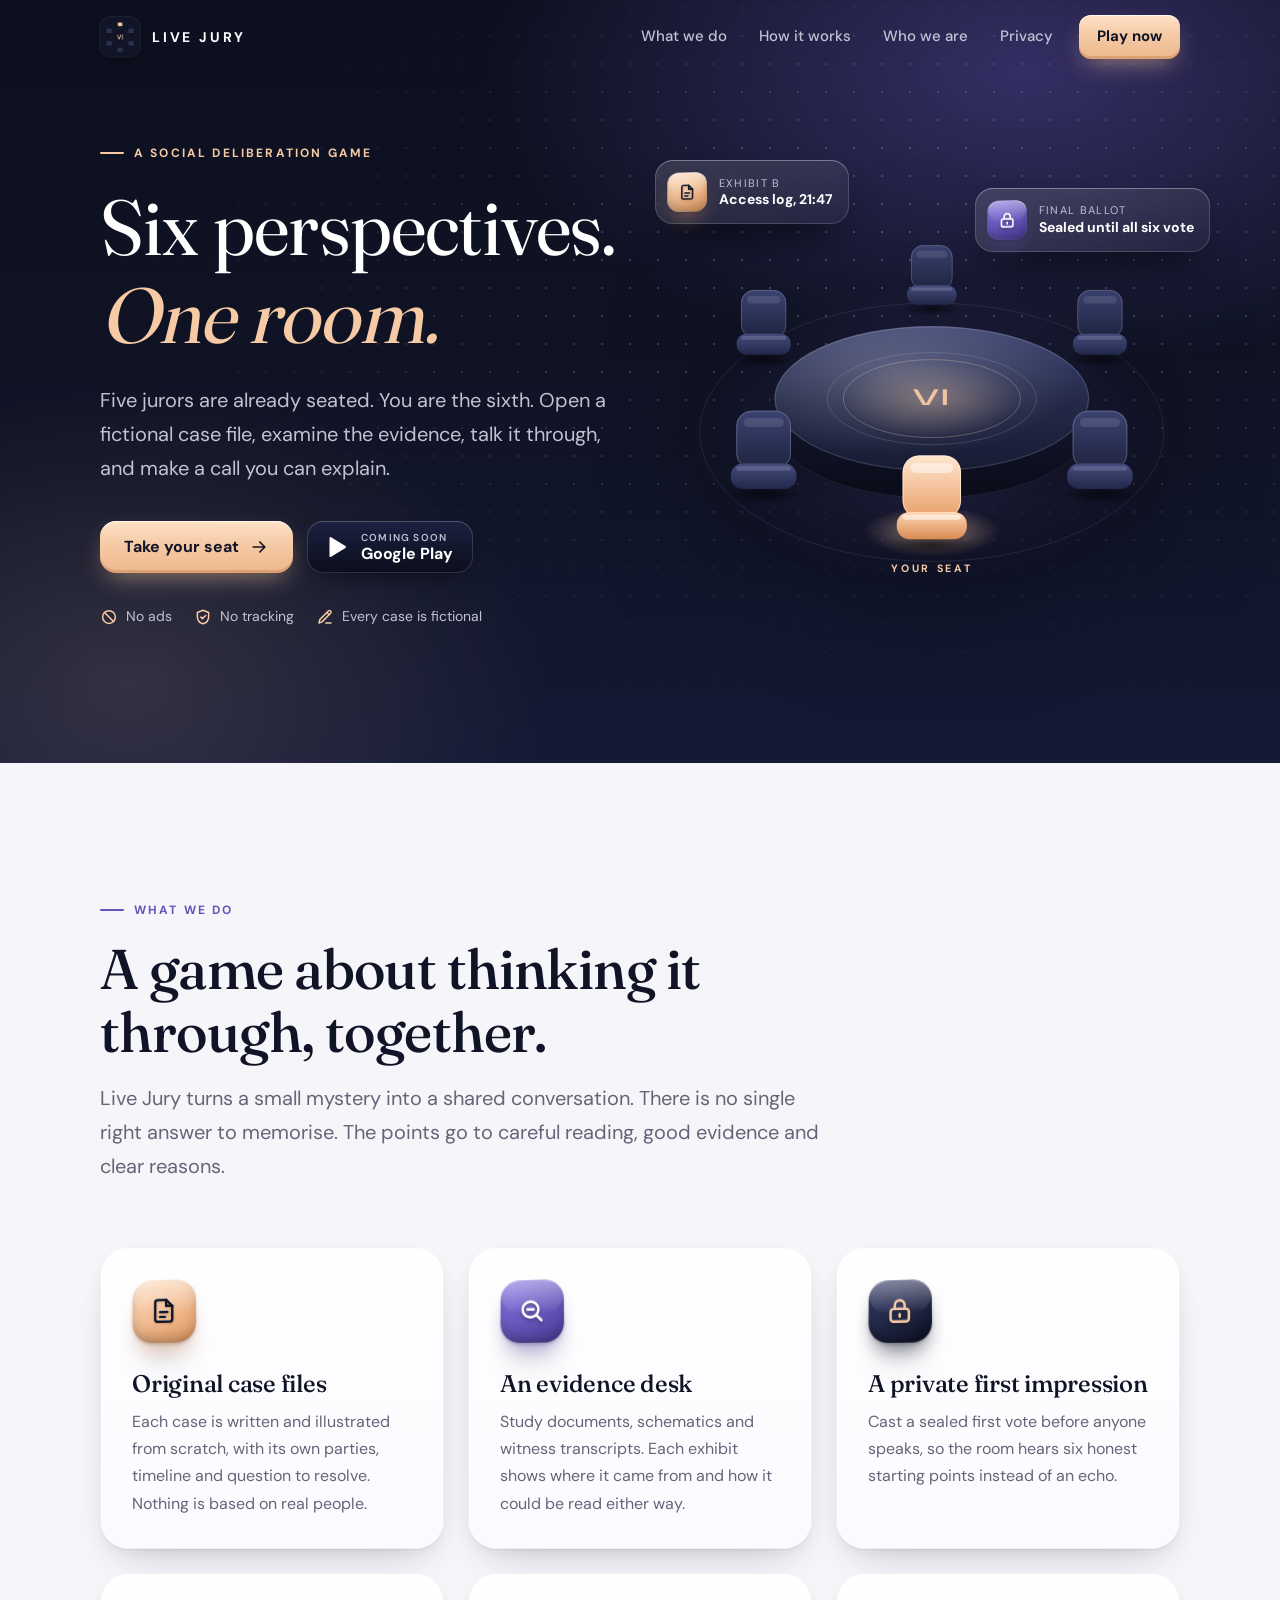
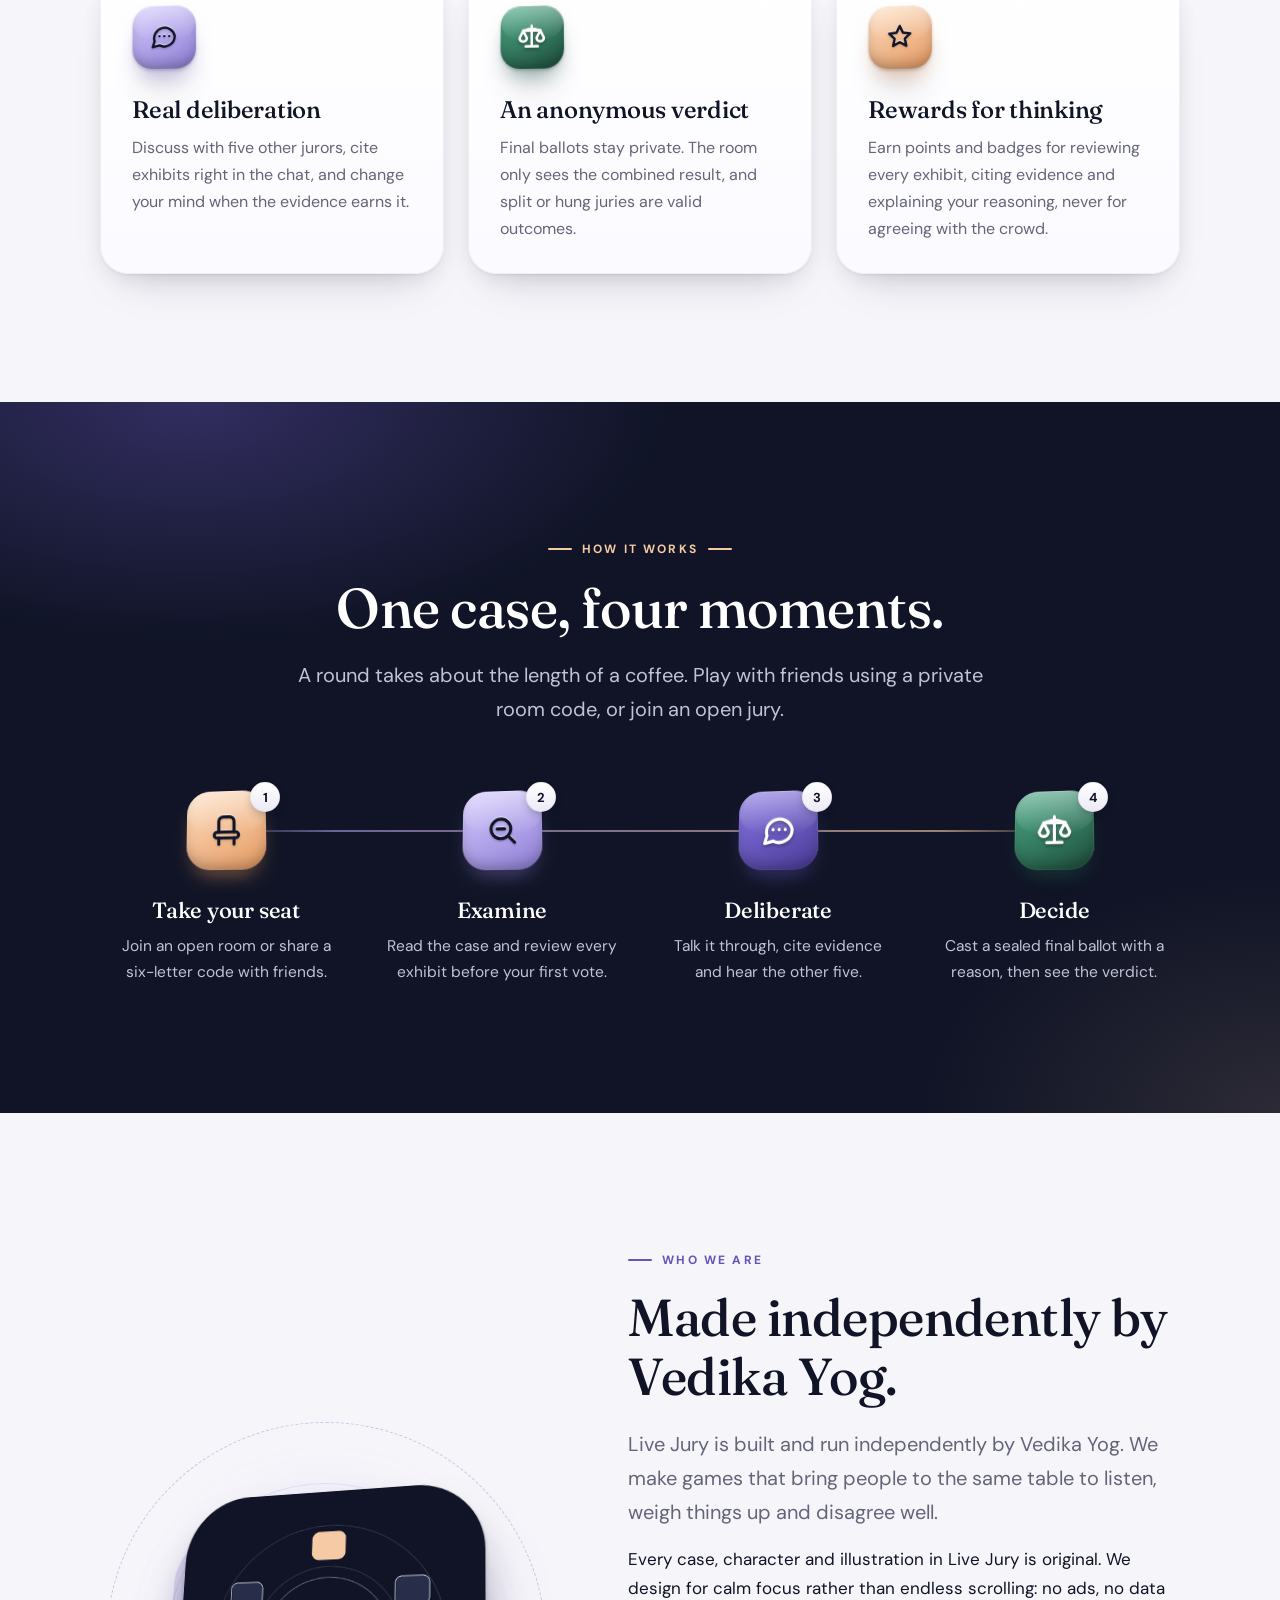
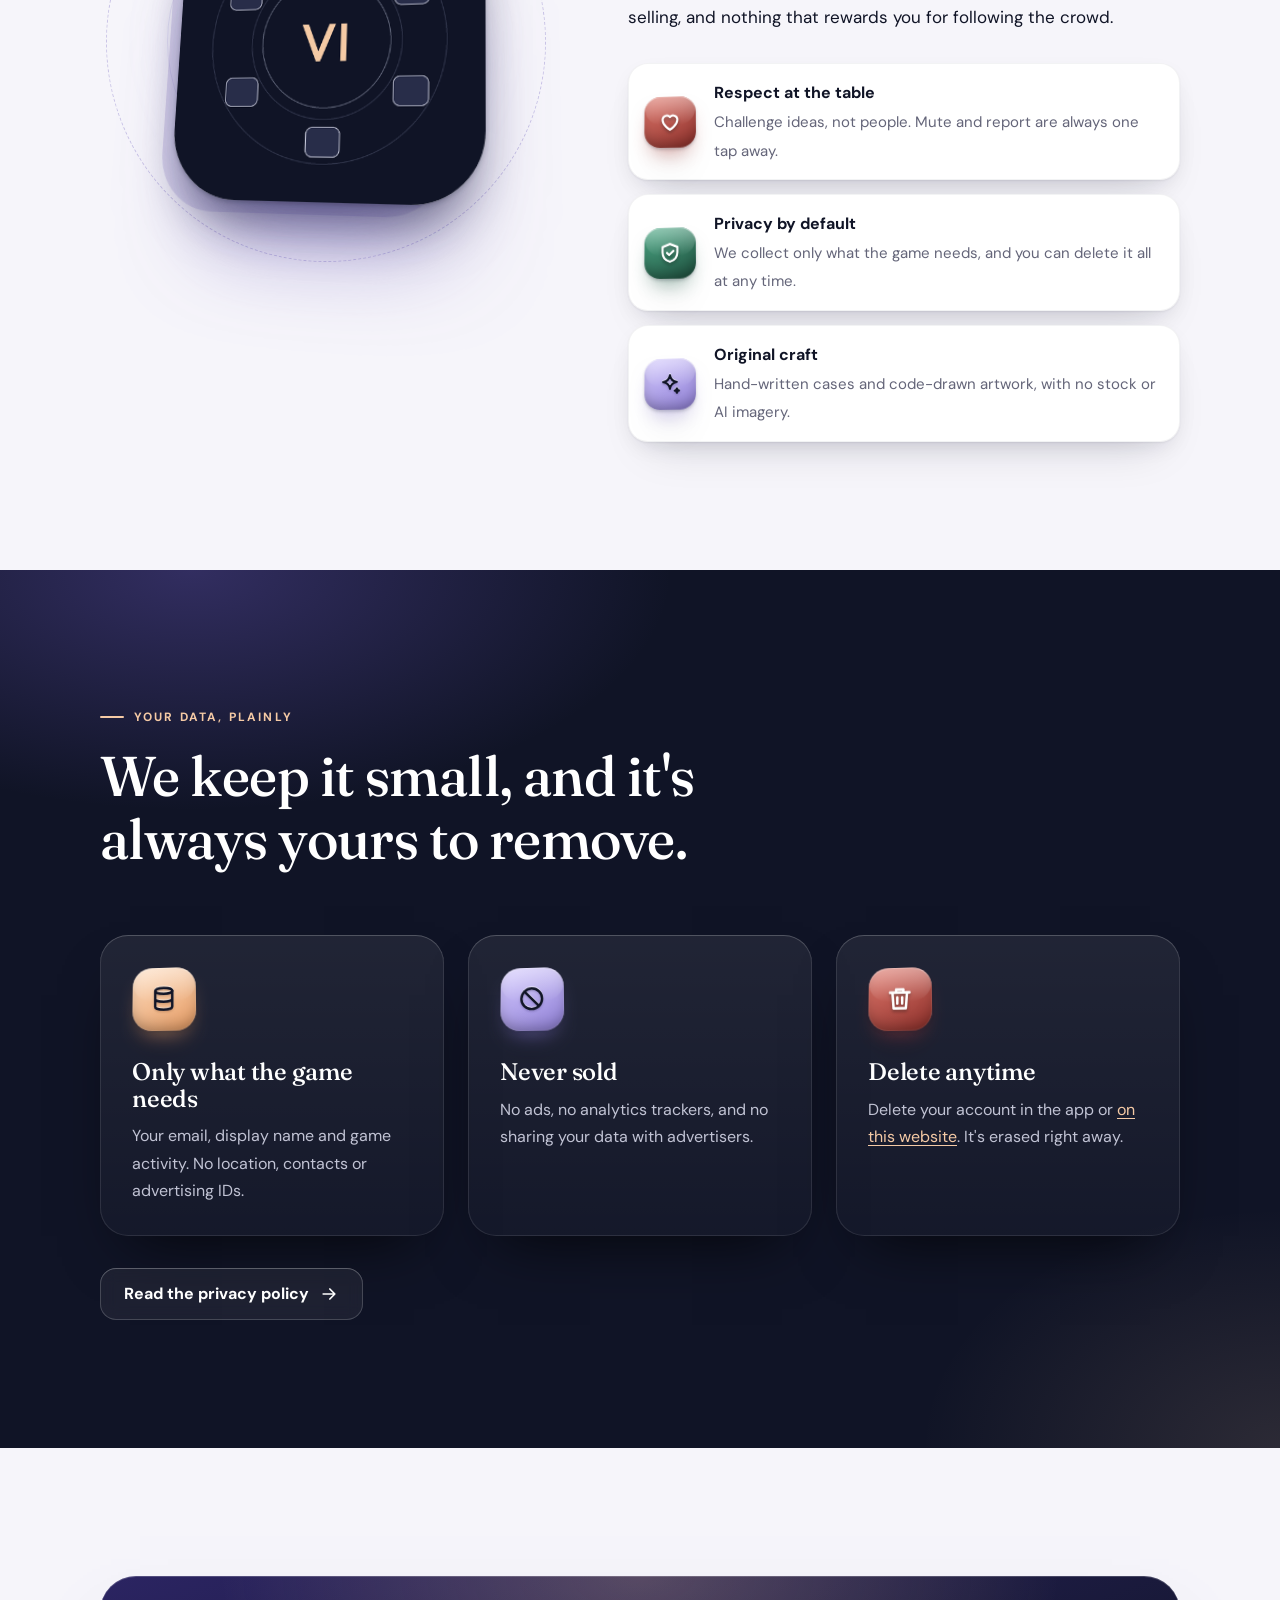
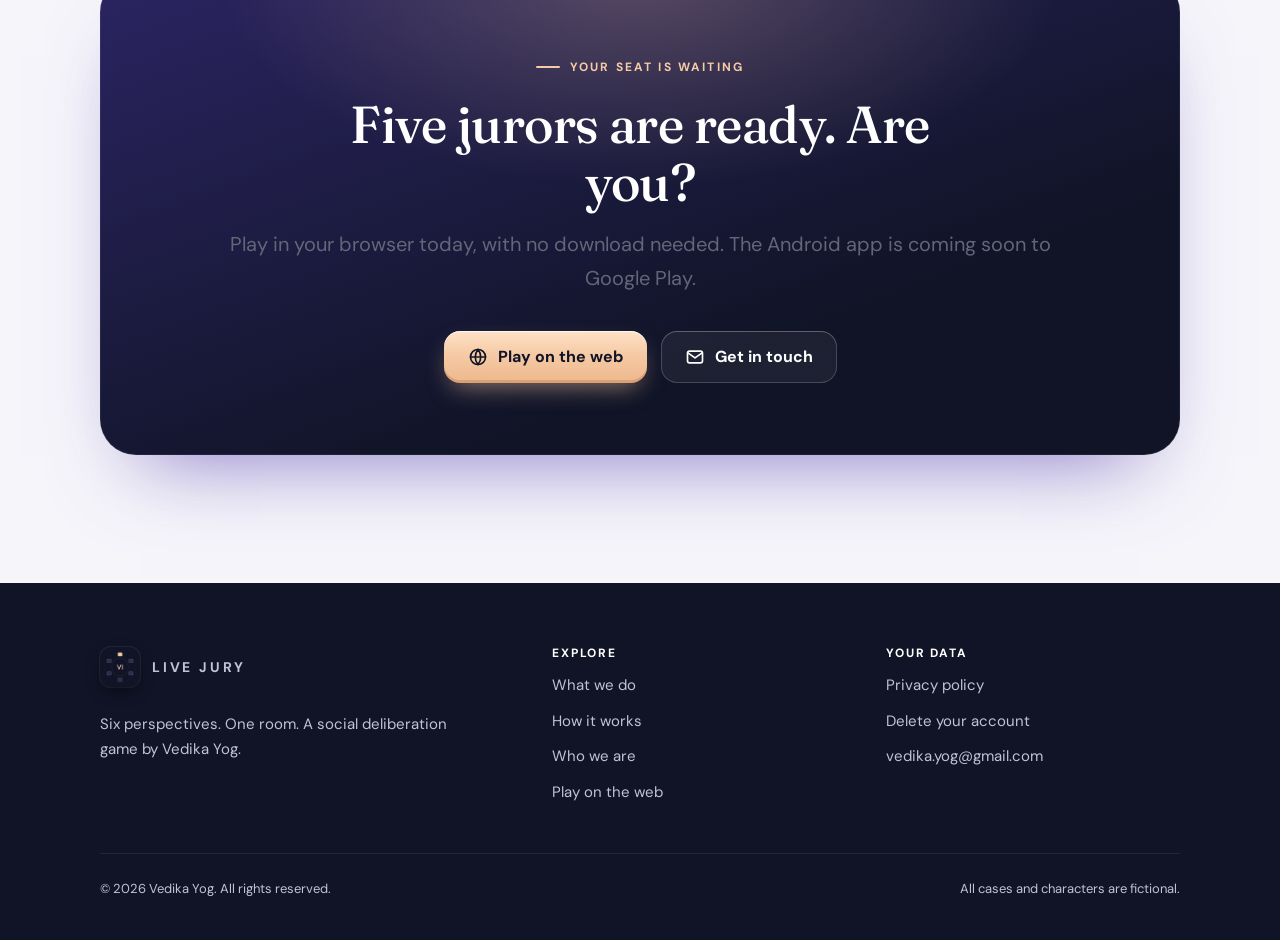
==== website/index.html @ 5a172af8 "website" ====
<!DOCTYPE html>
<html lang="en" class="no-js">
<head>
  <meta charset="UTF-8">
  <meta name="viewport" content="width=device-width, initial-scale=1.0">
  <title>Live Jury · Six perspectives. One room.</title>
  <meta name="description" content="Live Jury is a social deliberation game. Review a fictional case, examine the evidence, deliberate with five other jurors and make a considered call.">
  <meta name="theme-color" content="#101426">
  <meta property="og:title" content="Live Jury · Six perspectives. One room.">
  <meta property="og:description" content="Review a fictional case, weigh the evidence and deliberate with five other jurors.">
  <meta property="og:image" content="assets/img/icon-512.png">
  <meta property="og:type" content="website">
  <link rel="icon" type="image/png" href="assets/img/favicon.png">
  <link rel="apple-touch-icon" href="assets/img/icon-192.png">
  <link rel="preload" href="assets/fonts/Fraunces-Variable.ttf" as="font" type="font/ttf" crossorigin>
  <link rel="stylesheet" href="assets/css/site.css">
</head>
<body>
<svg xmlns="http://www.w3.org/2000/svg" style="display:none" aria-hidden="true">
  <symbol id="i-seat" viewBox="0 0 24 24" fill="none" stroke="currentColor" stroke-width="2" stroke-linecap="round" stroke-linejoin="round"><path d="M7 13V6a3 3 0 0 1 3-3h4a3 3 0 0 1 3 3v7"/><rect x="4" y="13" width="16" height="4" rx="2"/><path d="M7 17v4M17 17v4"/></symbol>
  <symbol id="i-file" viewBox="0 0 24 24" fill="none" stroke="currentColor" stroke-width="2" stroke-linecap="round" stroke-linejoin="round"><path d="M14 3H7a2 2 0 0 0-2 2v14a2 2 0 0 0 2 2h10a2 2 0 0 0 2-2V8z"/><path d="M14 3v5h5M9 13h6M9 17h4"/></symbol>
  <symbol id="i-search" viewBox="0 0 24 24" fill="none" stroke="currentColor" stroke-width="2" stroke-linecap="round" stroke-linejoin="round"><circle cx="11" cy="11" r="6.5"/><path d="m20 20-4.2-4.2M8.5 11h5"/></symbol>
  <symbol id="i-chat" viewBox="0 0 24 24" fill="none" stroke="currentColor" stroke-width="2" stroke-linecap="round" stroke-linejoin="round"><path d="M21 11.5a8.5 8.5 0 0 1-12.4 7.6L3 20.5l1.5-5A8.5 8.5 0 1 1 21 11.5z"/><path d="M8.5 11.5h.01M12.5 11.5h.01M16.5 11.5h.01"/></symbol>
  <symbol id="i-scale" viewBox="0 0 24 24" fill="none" stroke="currentColor" stroke-width="2" stroke-linecap="round" stroke-linejoin="round"><path d="M12 3v17M7 20h10M5 7h14M12 5l-7 2M12 5l7 2"/><path d="m5 7-3 6a3 3 0 0 0 6 0zM19 7l-3 6a3 3 0 0 0 6 0z"/></symbol>
  <symbol id="i-lock" viewBox="0 0 24 24" fill="none" stroke="currentColor" stroke-width="2" stroke-linecap="round" stroke-linejoin="round"><rect x="4.5" y="10.5" width="15" height="10.5" rx="2.5"/><path d="M8 10.5V7.5a4 4 0 0 1 8 0v3M12 15v2"/></symbol>
  <symbol id="i-users" viewBox="0 0 24 24" fill="none" stroke="currentColor" stroke-width="2" stroke-linecap="round" stroke-linejoin="round"><circle cx="9" cy="8" r="3.5"/><path d="M2.5 20a6.5 6.5 0 0 1 13 0"/><circle cx="17" cy="9" r="2.5"/><path d="M16 14.2a5 5 0 0 1 5.5 4.8"/></symbol>
  <symbol id="i-star" viewBox="0 0 24 24" fill="none" stroke="currentColor" stroke-width="2" stroke-linecap="round" stroke-linejoin="round"><path d="m12 3 2.6 5.6 6.1.7-4.5 4.2 1.2 6L12 16.5l-5.4 3 1.2-6-4.5-4.2 6.1-.7z"/></symbol>
  <symbol id="i-heart" viewBox="0 0 24 24" fill="none" stroke="currentColor" stroke-width="2" stroke-linecap="round" stroke-linejoin="round"><path d="M12 20s-7.5-4.6-7.5-10.2A4.3 4.3 0 0 1 12 7a4.3 4.3 0 0 1 7.5 2.8C19.5 15.4 12 20 12 20z"/></symbol>
  <symbol id="i-shield" viewBox="0 0 24 24" fill="none" stroke="currentColor" stroke-width="2" stroke-linecap="round" stroke-linejoin="round"><path d="M12 3 4.5 6v5.5c0 4.7 3.2 8.2 7.5 9.5 4.3-1.3 7.5-4.8 7.5-9.5V6z"/><path d="m9 12 2.2 2.2L15.5 10"/></symbol>
  <symbol id="i-pen" viewBox="0 0 24 24" fill="none" stroke="currentColor" stroke-width="2" stroke-linecap="round" stroke-linejoin="round"><path d="M4 20l1-4.5L16.5 4a2.1 2.1 0 0 1 3 3L8 18.5z"/><path d="m14.5 6 3 3M13 20h7"/></symbol>
  <symbol id="i-trash" viewBox="0 0 24 24" fill="none" stroke="currentColor" stroke-width="2" stroke-linecap="round" stroke-linejoin="round"><path d="M4 7h16M9 7V4.5h6V7M6 7l1 13h10l1-13M10 11v5M14 11v5"/></symbol>
  <symbol id="i-globe" viewBox="0 0 24 24" fill="none" stroke="currentColor" stroke-width="2" stroke-linecap="round" stroke-linejoin="round"><circle cx="12" cy="12" r="9"/><path d="M3 12h18M12 3a14 14 0 0 1 0 18M12 3a14 14 0 0 0 0 18"/></symbol>
  <symbol id="i-play" viewBox="0 0 24 24" fill="currentColor"><path d="M6 3.8v16.4a1 1 0 0 0 1.5.9l13.2-8.2a1 1 0 0 0 0-1.8L7.5 2.9A1 1 0 0 0 6 3.8z"/></symbol>
  <symbol id="i-check" viewBox="0 0 24 24" fill="none" stroke="currentColor" stroke-width="2.4" stroke-linecap="round" stroke-linejoin="round"><path d="m5 12.5 4.5 4.5L19 7.5"/></symbol>
  <symbol id="i-mail" viewBox="0 0 24 24" fill="none" stroke="currentColor" stroke-width="2" stroke-linecap="round" stroke-linejoin="round"><rect x="3" y="5" width="18" height="14" rx="2.5"/><path d="m3.5 7 8.5 6 8.5-6"/></symbol>
  <symbol id="i-menu" viewBox="0 0 24 24" fill="none" stroke="currentColor" stroke-width="2" stroke-linecap="round"><path d="M4 7h16M4 12h16M4 17h16"/></symbol>
  <symbol id="i-arrow" viewBox="0 0 24 24" fill="none" stroke="currentColor" stroke-width="2" stroke-linecap="round" stroke-linejoin="round"><path d="M5 12h14M13 6l6 6-6 6"/></symbol>
  <symbol id="i-ban" viewBox="0 0 24 24" fill="none" stroke="currentColor" stroke-width="2" stroke-linecap="round"><circle cx="12" cy="12" r="8.5"/><path d="m6 6 12 12"/></symbol>
  <symbol id="i-db" viewBox="0 0 24 24" fill="none" stroke="currentColor" stroke-width="2" stroke-linecap="round" stroke-linejoin="round"><ellipse cx="12" cy="5.5" rx="7" ry="2.5"/><path d="M5 5.5v13c0 1.4 3.1 2.5 7 2.5s7-1.1 7-2.5v-13M5 12c0 1.4 3.1 2.5 7 2.5s7-1.1 7-2.5"/></symbol>
  <symbol id="i-clock" viewBox="0 0 24 24" fill="none" stroke="currentColor" stroke-width="2" stroke-linecap="round" stroke-linejoin="round"><circle cx="12" cy="12" r="8.5"/><path d="M12 7.5V12l3 2"/></symbol>
  <symbol id="i-user" viewBox="0 0 24 24" fill="none" stroke="currentColor" stroke-width="2" stroke-linecap="round" stroke-linejoin="round"><circle cx="12" cy="8" r="4"/><path d="M4.5 21a7.5 7.5 0 0 1 15 0"/></symbol>
  <symbol id="i-refresh" viewBox="0 0 24 24" fill="none" stroke="currentColor" stroke-width="2" stroke-linecap="round" stroke-linejoin="round"><path d="M20 11A8 8 0 0 0 5.3 7.5M4 4v4h4M4 13a8 8 0 0 0 14.7 3.5M20 20v-4h-4"/></symbol>
  <symbol id="i-key" viewBox="0 0 24 24" fill="none" stroke="currentColor" stroke-width="2" stroke-linecap="round" stroke-linejoin="round"><circle cx="8" cy="15" r="4.5"/><path d="M11.2 11.8 20 3M16 7l3 3M13.5 9.5l2 2"/></symbol>
  <symbol id="i-sparkle" viewBox="0 0 24 24" fill="none" stroke="currentColor" stroke-width="2" stroke-linecap="round" stroke-linejoin="round"><path d="M12 3c.6 4.2 2.8 6.4 7 7-4.2.6-6.4 2.8-7 7-.6-4.2-2.8-6.4-7-7 4.2-.6 6.4-2.8 7-7zM19 16.5c.2 1.4.9 2.1 2.3 2.3-1.4.2-2.1.9-2.3 2.3-.2-1.4-.9-2.1-2.3-2.3 1.4-.2 2.1-.9 2.3-2.3z"/></symbol>
  <symbol id="i-flag" viewBox="0 0 24 24" fill="none" stroke="currentColor" stroke-width="2" stroke-linecap="round" stroke-linejoin="round"><path d="M5 21V4M5 4h11l-2 4 2 4H5"/></symbol>
</svg>
<a class="skip" href="#main">Skip to content</a>

<header class="site-header">
  <nav class="wrap nav" aria-label="Main">
    <a class="brand" href="./"><img src="assets/img/icon-192.png" alt="" width="40" height="40">LIVE JURY</a>
    <button class="menu-toggle" type="button" aria-expanded="false" aria-controls="nav-links" aria-label="Open menu"><svg><use href="#i-menu"/></svg></button>
    <ul class="nav-links" id="nav-links">
      <li><a href="#what">What we do</a></li>
      <li><a href="#how">How it works</a></li>
      <li><a href="#who">Who we are</a></li>
      <li><a href="privacy.html">Privacy</a></li>
      <li><a class="btn btn-primary" href="https://live-jury.web.app" rel="noopener">Play now</a></li>
    </ul>
  </nav>
</header>

<main id="main">
  <section class="hero on-dark">
    <div class="wrap hero-grid">
      <div>
        <span class="eyebrow reveal">A social deliberation game</span>
        <h1 class="reveal" data-delay="1"><span class="nowrap">Six perspectives.</span><br><em>One room.</em></h1>
        <p class="lead reveal" data-delay="2">Five jurors are already seated. You are the sixth. Open a fictional case file, examine the evidence, talk it through, and make a call you can explain.</p>
        <div class="hero-actions reveal" data-delay="3">
          <a class="btn btn-primary" href="https://live-jury.web.app" rel="noopener">Take your seat <svg aria-hidden="true"><use href="#i-arrow"/></svg></a>
          <span class="store-badge" aria-label="Coming soon to Google Play">
            <svg aria-hidden="true"><use href="#i-play"/></svg>
            <span><small>Coming soon</small><strong>Google Play</strong></span>
          </span>
        </div>
        <ul class="trust reveal" data-delay="3">
          <li><svg aria-hidden="true"><use href="#i-ban"/></svg>No ads</li>
          <li><svg aria-hidden="true"><use href="#i-shield"/></svg>No tracking</li>
          <li><svg aria-hidden="true"><use href="#i-pen"/></svg>Every case is fictional</li>
        </ul>
      </div>
      <div class="chamber reveal" data-delay="2">
        <svg class="table" viewBox="0 0 560 500" role="img" aria-label="Six seats around an illuminated jury table. Five are taken; the glowing sixth seat is yours.">
<defs>
  <radialGradient id="floor" cx="50%" cy="50%" r="50%"><stop offset="0" stop-color="#6554b8" stop-opacity=".55"/><stop offset=".6" stop-color="#6554b8" stop-opacity=".12"/><stop offset="1" stop-color="#6554b8" stop-opacity="0"/></radialGradient>
  <linearGradient id="tableTop" x1="0" y1="0" x2="0" y2="1"><stop offset="0" stop-color="#3a416e"/><stop offset=".55" stop-color="#232847"/><stop offset="1" stop-color="#171b33"/></linearGradient>
  <linearGradient id="tableSide" x1="0" y1="0" x2="0" y2="1"><stop offset="0" stop-color="#151930"/><stop offset="1" stop-color="#090b17"/></linearGradient>
  <radialGradient id="tableShine" cx="38%" cy="30%" r="60%"><stop offset="0" stop-color="#ffffff" stop-opacity=".22"/><stop offset="1" stop-color="#ffffff" stop-opacity="0"/></radialGradient>
  <radialGradient id="centerGlow" cx="50%" cy="50%" r="50%"><stop offset="0" stop-color="#f5caa5" stop-opacity=".35"/><stop offset="1" stop-color="#f5caa5" stop-opacity="0"/></radialGradient>
  <linearGradient id="seatBack" x1="0" y1="0" x2="0" y2="1"><stop offset="0" stop-color="#3b4270"/><stop offset="1" stop-color="#1f2440"/></linearGradient>
  <linearGradient id="seatCushion" x1="0" y1="0" x2="0" y2="1"><stop offset="0" stop-color="#454c7d"/><stop offset="1" stop-color="#22274a"/></linearGradient>
  <linearGradient id="youBack" x1="0" y1="0" x2="0" y2="1"><stop offset="0" stop-color="#ffe6cf"/><stop offset="1" stop-color="#e9a06a"/></linearGradient>
  <linearGradient id="youCushion" x1="0" y1="0" x2="0" y2="1"><stop offset="0" stop-color="#ffd9b8"/><stop offset="1" stop-color="#d98a52"/></linearGradient>
  <radialGradient id="youHalo" cx="50%" cy="50%" r="50%"><stop offset="0" stop-color="#f5caa5" stop-opacity=".55"/><stop offset="1" stop-color="#f5caa5" stop-opacity="0"/></radialGradient>
  <radialGradient id="castShadow" cx="50%" cy="50%" r="50%"><stop offset="0" stop-color="#000" stop-opacity=".55"/><stop offset="1" stop-color="#000" stop-opacity="0"/></radialGradient>
  <radialGradient id="tableCast" cx="50%" cy="50%" r="50%"><stop offset="0" stop-color="#000" stop-opacity=".6"/><stop offset="1" stop-color="#000" stop-opacity="0"/></radialGradient>
</defs>
<ellipse cx="280" cy="300" rx="270" ry="170" fill="url(#floor)"/>
<ellipse cx="280" cy="300" rx="262" ry="146" fill="none" stroke="rgba(193,195,212,.12)"/>
<ellipse cx="280" cy="300" rx="216" ry="118" fill="none" stroke="rgba(193,195,212,.08)" stroke-dasharray="3 7"/>
<g transform="translate(90.0 188.6) scale(0.85)">
  <ellipse cx="0" cy="34" rx="44" ry="11" fill="url(#castShadow)"/>
  <rect x="-30" y="-58" width="60" height="64" rx="17" fill="url(#seatBack)"/>
  <rect x="-29.5" y="-57.5" width="59" height="63" rx="16.5" fill="none" stroke="rgba(193,195,212,.35)"/>
  <rect x="-22" y="-50" width="44" height="10" rx="5" fill="rgba(255,255,255,.10)"/>
  <rect x="-36" y="0" width="72" height="28" rx="13" fill="url(#seatCushion)"/>
  <rect x="-30" y="3" width="60" height="5" rx="2.5" fill="rgba(255,255,255,.14)"/>
</g>
<g transform="translate(280.0 134.0) scale(0.78)">
  <ellipse cx="0" cy="34" rx="44" ry="11" fill="url(#castShadow)"/>
  <rect x="-30" y="-58" width="60" height="64" rx="17" fill="url(#seatBack)"/>
  <rect x="-29.5" y="-57.5" width="59" height="63" rx="16.5" fill="none" stroke="rgba(193,195,212,.35)"/>
  <rect x="-22" y="-50" width="44" height="10" rx="5" fill="rgba(255,255,255,.10)"/>
  <rect x="-36" y="0" width="72" height="28" rx="13" fill="url(#seatCushion)"/>
  <rect x="-30" y="3" width="60" height="5" rx="2.5" fill="rgba(255,255,255,.14)"/>
</g>
<g transform="translate(470.0 188.6) scale(0.85)">
  <ellipse cx="0" cy="34" rx="44" ry="11" fill="url(#castShadow)"/>
  <rect x="-30" y="-58" width="60" height="64" rx="17" fill="url(#seatBack)"/>
  <rect x="-29.5" y="-57.5" width="59" height="63" rx="16.5" fill="none" stroke="rgba(193,195,212,.35)"/>
  <rect x="-22" y="-50" width="44" height="10" rx="5" fill="rgba(255,255,255,.10)"/>
  <rect x="-36" y="0" width="72" height="28" rx="13" fill="url(#seatCushion)"/>
  <rect x="-30" y="3" width="60" height="5" rx="2.5" fill="rgba(255,255,255,.14)"/>
</g>
<ellipse cx="280" cy="320" rx="200" ry="70" fill="url(#tableCast)"/>
<path d="M102 262 v30 a178 82 0 0 0 356 0 v-30 z" fill="url(#tableSide)"/>
<path d="M102 292 a178 82 0 0 0 356 0" fill="none" stroke="rgba(255,255,255,.06)"/>
<ellipse cx="280" cy="262" rx="178" ry="82" fill="url(#tableTop)"/>
<ellipse cx="280" cy="262" rx="178" ry="82" fill="url(#tableShine)"/>
<ellipse cx="280" cy="262" rx="177" ry="81" fill="none" stroke="rgba(255,255,255,.18)"/>
<ellipse cx="280" cy="262" rx="118" ry="52" fill="none" stroke="rgba(193,195,212,.22)"/>
<ellipse cx="280" cy="262" rx="100" ry="44" fill="url(#centerGlow)"/>
<ellipse cx="280" cy="262" rx="100" ry="44" fill="none" stroke="rgba(245,202,165,.35)"/>
<text x="280" y="276" text-anchor="middle" font-family="DM Sans, sans-serif" font-size="46" font-weight="500" letter-spacing="2" fill="#f5caa5" transform="translate(0 117.9) scale(1 .55)" opacity=".95">VI</text>
<g transform="translate(470.0 335.4) scale(1.03)">
  <ellipse cx="0" cy="34" rx="44" ry="11" fill="url(#castShadow)"/>
  <rect x="-30" y="-58" width="60" height="64" rx="17" fill="url(#seatBack)"/>
  <rect x="-29.5" y="-57.5" width="59" height="63" rx="16.5" fill="none" stroke="rgba(193,195,212,.35)"/>
  <rect x="-22" y="-50" width="44" height="10" rx="5" fill="rgba(255,255,255,.10)"/>
  <rect x="-36" y="0" width="72" height="28" rx="13" fill="url(#seatCushion)"/>
  <rect x="-30" y="3" width="60" height="5" rx="2.5" fill="rgba(255,255,255,.14)"/>
</g>
<g transform="translate(90.0 335.4) scale(1.03)">
  <ellipse cx="0" cy="34" rx="44" ry="11" fill="url(#castShadow)"/>
  <rect x="-30" y="-58" width="60" height="64" rx="17" fill="url(#seatBack)"/>
  <rect x="-29.5" y="-57.5" width="59" height="63" rx="16.5" fill="none" stroke="rgba(193,195,212,.35)"/>
  <rect x="-22" y="-50" width="44" height="10" rx="5" fill="rgba(255,255,255,.10)"/>
  <rect x="-36" y="0" width="72" height="28" rx="13" fill="url(#seatCushion)"/>
  <rect x="-30" y="3" width="60" height="5" rx="2.5" fill="rgba(255,255,255,.14)"/>
</g>
<g transform="translate(280.0 390.0) scale(1.10)"><ellipse cx="0" cy="20" rx="70" ry="26" fill="url(#youHalo)"/>
  <ellipse cx="0" cy="34" rx="44" ry="11" fill="url(#castShadow)"/>
  <rect x="-30" y="-58" width="60" height="64" rx="17" fill="url(#youBack)"/>
  <rect x="-29.5" y="-57.5" width="59" height="63" rx="16.5" fill="none" stroke="rgba(255,240,225,.7)"/>
  <rect x="-22" y="-50" width="44" height="10" rx="5" fill="rgba(255,255,255,.45)"/>
  <rect x="-36" y="0" width="72" height="28" rx="13" fill="url(#youCushion)"/>
  <rect x="-30" y="3" width="60" height="5" rx="2.5" fill="rgba(255,255,255,.55)"/>
</g>
<text x="280.0" y="458.2" text-anchor="middle" font-family="DM Sans, sans-serif" font-size="12" font-weight="700" letter-spacing="3" fill="#f5caa5">YOUR SEAT</text>
</svg>
        <div class="float-card a" aria-hidden="true">
          <span class="icon apricot"><svg><use href="#i-file"/></svg></span>
          <span><small>Exhibit B</small><strong>Access log, 21:47</strong></span>
        </div>
        <div class="float-card b" aria-hidden="true">
          <span class="icon"><svg><use href="#i-lock"/></svg></span>
          <span><small>Final ballot</small><strong>Sealed until all six vote</strong></span>
        </div>
      </div>
    </div>
  </section>

  <section id="what">
    <div class="wrap">
      <div class="section-head reveal">
        <span class="eyebrow">What we do</span>
        <h2>A game about thinking it through, together.</h2>
        <p class="lead">Live Jury turns a small mystery into a shared conversation. There is no single right answer to memorise. The points go to careful reading, good evidence and clear reasons.</p>
      </div>
      <div class="grid-3">
        <article class="card lift reveal">
          <span class="icon apricot"><svg><use href="#i-file"/></svg></span>
          <h3>Original case files</h3>
          <p>Each case is written and illustrated from scratch, with its own parties, timeline and question to resolve. Nothing is based on real people.</p>
        </article>
        <article class="card lift reveal" data-delay="1">
          <span class="icon"><svg><use href="#i-search"/></svg></span>
          <h3>An evidence desk</h3>
          <p>Study documents, schematics and witness transcripts. Each exhibit shows where it came from and how it could be read either way.</p>
        </article>
        <article class="card lift reveal" data-delay="2">
          <span class="icon night"><svg><use href="#i-lock"/></svg></span>
          <h3>A private first impression</h3>
          <p>Cast a sealed first vote before anyone speaks, so the room hears six honest starting points instead of an echo.</p>
        </article>
        <article class="card lift reveal">
          <span class="icon glow"><svg><use href="#i-chat"/></svg></span>
          <h3>Real deliberation</h3>
          <p>Discuss with five other jurors, cite exhibits right in the chat, and change your mind when the evidence earns it.</p>
        </article>
        <article class="card lift reveal" data-delay="1">
          <span class="icon forest"><svg><use href="#i-scale"/></svg></span>
          <h3>An anonymous verdict</h3>
          <p>Final ballots stay private. The room only sees the combined result, and split or hung juries are valid outcomes.</p>
        </article>
        <article class="card lift reveal" data-delay="2">
          <span class="icon apricot"><svg><use href="#i-star"/></svg></span>
          <h3>Rewards for thinking</h3>
          <p>Earn points and badges for reviewing every exhibit, citing evidence and explaining your reasoning, never for agreeing with the crowd.</p>
        </article>
      </div>
    </div>
  </section>

  <section id="how" class="band on-dark">
    <div class="wrap">
      <div class="section-head center reveal">
        <span class="eyebrow">How it works</span>
        <h2>One case, four moments.</h2>
        <p class="lead" style="margin:0 auto">A round takes about the length of a coffee. Play with friends using a private room code, or join an open jury.</p>
      </div>
      <ol class="steps">
        <li class="step lift reveal">
          <span class="num">1</span>
          <span class="icon apricot"><svg><use href="#i-seat"/></svg></span>
          <h3>Take your seat</h3>
          <p>Join an open room or share a six-letter code with friends.</p>
        </li>
        <li class="step lift reveal" data-delay="1">
          <span class="num">2</span>
          <span class="icon glow"><svg><use href="#i-search"/></svg></span>
          <h3>Examine</h3>
          <p>Read the case and review every exhibit before your first vote.</p>
        </li>
        <li class="step lift reveal" data-delay="2">
          <span class="num">3</span>
          <span class="icon"><svg><use href="#i-chat"/></svg></span>
          <h3>Deliberate</h3>
          <p>Talk it through, cite evidence and hear the other five.</p>
        </li>
        <li class="step lift reveal" data-delay="3">
          <span class="num">4</span>
          <span class="icon forest"><svg><use href="#i-scale"/></svg></span>
          <h3>Decide</h3>
          <p>Cast a sealed final ballot with a reason, then see the verdict.</p>
        </li>
      </ol>
    </div>
  </section>

  <section id="who">
    <div class="wrap about">
      <div class="about-art reveal">
        <span class="orbit"></span><span class="orbit inner"></span>
        <img src="assets/img/icon-512.png" alt="The Live Jury app icon: six seats around a table marked VI" width="512" height="512">
      </div>
      <div>
        <span class="eyebrow reveal">Who we are</span>
        <h2 class="reveal" data-delay="1">Made independently by Vedika Yog.</h2>
        <p class="lead reveal" data-delay="2">Live Jury is built and run independently by Vedika Yog. We make games that bring people to the same table to listen, weigh things up and disagree well.</p>
        <p class="reveal" data-delay="2">Every case, character and illustration in Live Jury is original. We design for calm focus rather than endless scrolling: no ads, no data selling, and nothing that rewards you for following the crowd.</p>
        <div class="values">
          <div class="value lift reveal">
            <span class="icon clay"><svg><use href="#i-heart"/></svg></span>
            <div><strong>Respect at the table</strong><span>Challenge ideas, not people. Mute and report are always one tap away.</span></div>
          </div>
          <div class="value lift reveal" data-delay="1">
            <span class="icon forest"><svg><use href="#i-shield"/></svg></span>
            <div><strong>Privacy by default</strong><span>We collect only what the game needs, and you can delete it all at any time.</span></div>
          </div>
          <div class="value lift reveal" data-delay="2">
            <span class="icon glow"><svg><use href="#i-sparkle"/></svg></span>
            <div><strong>Original craft</strong><span>Hand-written cases and code-drawn artwork, with no stock or AI imagery.</span></div>
          </div>
        </div>
      </div>
    </div>
  </section>

  <section class="band on-dark">
    <div class="wrap">
      <div class="section-head reveal">
        <span class="eyebrow">Your data, plainly</span>
        <h2>We keep it small, and it's always yours to remove.</h2>
      </div>
      <div class="grid-3">
        <div class="card lift reveal">
          <span class="icon apricot"><svg><use href="#i-db"/></svg></span>
          <h3>Only what the game needs</h3>
          <p>Your email, display name and game activity. No location, contacts or advertising IDs.</p>
        </div>
        <div class="card lift reveal" data-delay="1">
          <span class="icon glow"><svg><use href="#i-ban"/></svg></span>
          <h3>Never sold</h3>
          <p>No ads, no analytics trackers, and no sharing your data with advertisers.</p>
        </div>
        <div class="card lift reveal" data-delay="2">
          <span class="icon clay"><svg><use href="#i-trash"/></svg></span>
          <h3>Delete anytime</h3>
          <p>Delete your account in the app or <a href="delete-account.html" style="color:var(--apricot)">on this website</a>. It's erased right away.</p>
        </div>
      </div>
      <p class="reveal" style="margin-top:32px"><a class="btn btn-ghost" href="privacy.html">Read the privacy policy <svg aria-hidden="true"><use href="#i-arrow"/></svg></a></p>
    </div>
  </section>

  <section>
    <div class="wrap">
      <div class="cta reveal">
        <span class="eyebrow on-dark">Your seat is waiting</span>
        <h2>Five jurors are ready. Are you?</h2>
        <p class="lead">Play in your browser today, with no download needed. The Android app is coming soon to Google Play.</p>
        <div class="hero-actions">
          <a class="btn btn-primary" href="https://live-jury.web.app" rel="noopener"><svg aria-hidden="true"><use href="#i-globe"/></svg>Play on the web</a>
          <a class="btn btn-ghost" href="mailto:vedika.yog@gmail.com"><svg aria-hidden="true"><use href="#i-mail"/></svg>Get in touch</a>
        </div>
      </div>
    </div>
  </section>
</main>

<footer class="site-footer">
  <div class="wrap">
    <div class="footer-grid">
      <div>
        <a class="brand" href="./"><img src="assets/img/icon-192.png" alt="" width="40" height="40">LIVE JURY</a>
        <p>Six perspectives. One room. A social deliberation game by Vedika Yog.</p>
      </div>
      <div>
        <h4>Explore</h4>
        <ul>
          <li><a href="./#what">What we do</a></li>
          <li><a href="./#how">How it works</a></li>
          <li><a href="./#who">Who we are</a></li>
          <li><a href="https://live-jury.web.app" rel="noopener">Play on the web</a></li>
        </ul>
      </div>
      <div>
        <h4>Your data</h4>
        <ul>
          <li><a href="privacy.html">Privacy policy</a></li>
          <li><a href="delete-account.html">Delete your account</a></li>
          <li><a href="mailto:vedika.yog@gmail.com">vedika.yog@gmail.com</a></li>
        </ul>
      </div>
    </div>
    <div class="footer-bottom">
      <span>© <span data-year>2026</span> Vedika Yog. All rights reserved.</span>
      <span>All cases and characters are fictional.</span>
    </div>
  </div>
</footer>
<script src="assets/js/site.js"></script>
</body>
</html>
---- website/assets/css/site.css ----
/* Live Jury website. Palette and type mirror the app (lib/design/tokens.dart). */

@font-face { font-family: "Fraunces"; src: url("../fonts/Fraunces-Variable.ttf") format("truetype"); font-weight: 100 900; font-display: swap; }
@font-face { font-family: "DM Sans"; src: url("../fonts/DMSans-Variable.ttf") format("truetype"); font-weight: 100 1000; font-display: swap; }

:root {
  --night: #101426;
  --night-2: #181d36;
  --night-raised: #282d49;
  --paper: #f6f5fa;
  --white: #ffffff;
  --apricot: #f5caa5;
  --apricot-deep: #e9a06a;
  --lilac: #ece9f5;
  --violet: #6554b8;
  --violet-deep: #4a3b98;
  --glow: #a99ae3;
  --muted: #646579;
  --mist: #c1c3d4;
  --rule: #e1dfeb;
  --clay: #a73d37;
  --forest: #286650;

  --display: "Fraunces", Georgia, "Times New Roman", serif;
  --body: "DM Sans", system-ui, -apple-system, "Segoe UI", sans-serif;

  --radius-sm: 12px;
  --radius: 20px;
  --radius-lg: 28px;
  --shadow-card: 0 1px 2px rgba(16, 20, 38, .06), 0 8px 24px -8px rgba(16, 20, 38, .12), 0 24px 48px -24px rgba(16, 20, 38, .18);
  --shadow-lift: 0 2px 4px rgba(16, 20, 38, .08), 0 16px 32px -10px rgba(16, 20, 38, .2), 0 40px 64px -32px rgba(101, 84, 184, .35);
  --max: 1160px;
  --gutter: clamp(16px, 4vw, 40px);
}

*, *::before, *::after { box-sizing: border-box; }
html { scroll-behavior: smooth; -webkit-text-size-adjust: 100%; }
body { margin: 0; background: var(--paper); color: var(--night); font: 400 17px/1.7 var(--body); overflow-x: hidden; }
img, svg { display: block; max-width: 100%; }
img { height: auto; }
a { color: var(--violet); text-underline-offset: 3px; }
h1, h2, h3 { font-family: var(--display); font-weight: 500; line-height: 1.12; margin: 0; letter-spacing: -.01em; }
p { margin: 0; }
::selection { background: var(--apricot); color: var(--night); }
:focus-visible { outline: 3px solid var(--glow); outline-offset: 3px; border-radius: 6px; }

.wrap { width: 100%; max-width: var(--max); margin: 0 auto; padding: 0 var(--gutter); }
.eyebrow { display: inline-flex; align-items: center; gap: 10px; font: 700 12px/1 var(--body); letter-spacing: .18em; text-transform: uppercase; color: var(--violet); }
.eyebrow::before { content: ""; width: 24px; height: 2px; border-radius: 2px; background: currentColor; }
.on-dark .eyebrow, .eyebrow.on-dark { color: var(--apricot); }
.lead { font-size: clamp(17px, 2vw, 20px); color: var(--muted); max-width: 60ch; }
.on-dark .lead { color: var(--mist); }
.skip { position: absolute; left: -9999px; top: 8px; z-index: 100; background: var(--white); padding: 10px 16px; border-radius: 10px; }
.skip:focus { left: 8px; }

/* ---------- Buttons ---------- */
.btn { display: inline-flex; align-items: center; justify-content: center; gap: 10px; min-height: 52px; padding: 0 24px; border-radius: 16px; border: 0; font: 700 16px/1 var(--body); text-decoration: none; cursor: pointer; transition: transform .2s ease, box-shadow .2s ease, background .2s ease; }
.btn svg { width: 20px; height: 20px; }
.btn-primary { color: var(--night); background: linear-gradient(180deg, #ffe2c8 0%, var(--apricot) 45%, #eeb88d 100%); box-shadow: inset 0 1px 0 rgba(255, 255, 255, .7), inset 0 -3px 0 rgba(160, 90, 40, .25), 0 10px 24px -8px rgba(245, 202, 165, .6), 0 2px 4px rgba(0, 0, 0, .2); }
.btn-primary:hover { transform: translateY(-2px); box-shadow: inset 0 1px 0 rgba(255, 255, 255, .7), inset 0 -3px 0 rgba(160, 90, 40, .25), 0 16px 32px -8px rgba(245, 202, 165, .7), 0 3px 6px rgba(0, 0, 0, .2); }
.btn-ghost { color: var(--white); background: rgba(255, 255, 255, .06); box-shadow: inset 0 0 0 1px rgba(255, 255, 255, .18), inset 0 1px 0 rgba(255, 255, 255, .12); backdrop-filter: blur(8px); }
.btn-ghost:hover { background: rgba(255, 255, 255, .12); transform: translateY(-2px); }
.btn-dark { color: var(--white); background: linear-gradient(180deg, #2a3052, var(--night)); box-shadow: inset 0 1px 0 rgba(255, 255, 255, .14), 0 10px 24px -10px rgba(16, 20, 38, .6); }
.btn-dark:hover { transform: translateY(-2px); }
.btn-danger { color: var(--white); background: linear-gradient(180deg, #c04a43, var(--clay)); box-shadow: inset 0 1px 0 rgba(255, 255, 255, .25), inset 0 -3px 0 rgba(0, 0, 0, .15), 0 10px 24px -10px rgba(167, 61, 55, .6); }
.btn-danger:hover:not(:disabled) { transform: translateY(-2px); }
.btn:disabled { opacity: .5; cursor: not-allowed; transform: none; }

.store-badge { display: inline-flex; align-items: center; gap: 12px; min-height: 52px; padding: 8px 20px 8px 16px; border-radius: 16px; color: var(--white); background: linear-gradient(180deg, #1c2140, #0b0e1c); box-shadow: inset 0 0 0 1px rgba(255, 255, 255, .14), inset 0 1px 0 rgba(255, 255, 255, .1), 0 10px 24px -10px rgba(0, 0, 0, .6); text-decoration: none; }
.store-badge svg { width: 26px; height: 26px; }
.store-badge small { display: block; font: 600 10px/1.2 var(--body); letter-spacing: .12em; text-transform: uppercase; color: var(--mist); }
.store-badge strong { display: block; font: 700 16px/1.2 var(--body); }

/* ---------- Header ---------- */
.site-header { position: sticky; top: 0; z-index: 50; padding: 14px 0; transition: background .3s ease, box-shadow .3s ease; }
.site-header.solid, .page .site-header { background: rgba(16, 20, 38, .82); backdrop-filter: saturate(160%) blur(16px); -webkit-backdrop-filter: saturate(160%) blur(16px); box-shadow: 0 1px 0 rgba(255, 255, 255, .06), 0 12px 32px -16px rgba(0, 0, 0, .5); }
.nav { display: flex; align-items: center; justify-content: space-between; gap: 16px; }
.brand { display: inline-flex; align-items: center; gap: 12px; color: var(--white); text-decoration: none; font: 700 14px/1 var(--body); letter-spacing: .2em; }
.brand img { width: 40px; height: 40px; border-radius: 11px; box-shadow: inset 0 0 0 1px rgba(255, 255, 255, .1), 0 6px 16px -4px rgba(0, 0, 0, .6), 0 0 0 1px rgba(255, 255, 255, .08); }
.nav-links { display: flex; align-items: center; gap: 4px; list-style: none; margin: 0; padding: 0; }
.nav-links a { display: block; padding: 10px 14px; border-radius: 12px; color: var(--mist); text-decoration: none; font-weight: 500; font-size: 15px; transition: color .2s, background .2s; }
.nav-links a:hover, .nav-links a[aria-current="page"] { color: var(--white); background: rgba(255, 255, 255, .08); }
.nav-links a.btn { display: inline-flex; min-height: 44px; padding: 0 18px; font-size: 15px; font-weight: 700; margin-left: 8px; color: var(--night); }
.nav-links a.btn:hover { color: var(--night); background: linear-gradient(180deg, #ffe2c8 0%, var(--apricot) 45%, #eeb88d 100%); }
.menu-toggle { display: none; width: 48px; height: 48px; border-radius: 14px; border: 0; color: var(--white); background: rgba(255, 255, 255, .08); box-shadow: inset 0 0 0 1px rgba(255, 255, 255, .14); cursor: pointer; }
.menu-toggle svg { width: 22px; height: 22px; margin: auto; }

@media (max-width: 860px) {
  .menu-toggle { display: grid; }
  .nav-links { position: absolute; top: 100%; left: var(--gutter); right: var(--gutter); flex-direction: column; align-items: stretch; gap: 2px; padding: 10px; border-radius: 20px; background: rgba(24, 29, 54, .97); backdrop-filter: blur(16px); box-shadow: inset 0 0 0 1px rgba(255, 255, 255, .1), 0 24px 48px -12px rgba(0, 0, 0, .6); opacity: 0; visibility: hidden; transform: translateY(-8px); transition: opacity .2s, transform .2s, visibility .2s; }
  .nav-links.open { opacity: 1; visibility: visible; transform: none; }
  .nav-links a { padding: 14px 16px; }
  .nav-links .btn { margin: 6px 0 0; }
}

/* ---------- Hero ---------- */
.hero { position: relative; margin-top: -80px; padding: 140px 0 120px; color: var(--white); background:
  radial-gradient(900px 500px at 80% 10%, rgba(101, 84, 184, .45), transparent 60%),
  radial-gradient(700px 500px at 10% 90%, rgba(245, 202, 165, .14), transparent 60%),
  linear-gradient(180deg, #0c0f1e 0%, var(--night) 60%, #141935 100%); overflow: hidden; isolation: isolate; }
.hero::before { content: ""; position: absolute; inset: 0; z-index: -1; opacity: .5; background-image: radial-gradient(rgba(255, 255, 255, .5) 1px, transparent 1px); background-size: 28px 28px; mask-image: radial-gradient(ellipse at 70% 40%, #000 0%, transparent 65%); -webkit-mask-image: radial-gradient(ellipse at 70% 40%, #000 0%, transparent 65%); }
.hero-grid { display: grid; grid-template-columns: 1.05fr 1fr; gap: clamp(32px, 5vw, 72px); align-items: center; }
.hero h1 .nowrap { white-space: nowrap; }
.hero h1 { font-size: clamp(42px, 6.4vw, 78px); margin: 22px 0 24px; font-weight: 400; }
.hero h1 em { font-style: italic; color: var(--apricot); }
.hero-actions { display: flex; flex-wrap: wrap; gap: 14px; margin-top: 36px; }
.trust { display: flex; flex-wrap: wrap; gap: 10px 22px; margin-top: 32px; padding: 0; list-style: none; color: var(--mist); font-size: 14px; }
.trust li { display: inline-flex; align-items: center; gap: 8px; }
.trust svg { width: 18px; height: 18px; color: var(--apricot); }

.chamber { position: relative; aspect-ratio: 1 / .92; perspective: 1200px; }
.chamber svg.table { width: 100%; height: 100%; filter: drop-shadow(0 40px 60px rgba(0, 0, 0, .55)); }
.float-card { position: absolute; display: flex; align-items: center; gap: 12px; padding: 12px 16px 12px 12px; border-radius: 18px; color: var(--white); background: linear-gradient(160deg, rgba(255, 255, 255, .14), rgba(255, 255, 255, .04)); backdrop-filter: blur(14px); -webkit-backdrop-filter: blur(14px); box-shadow: inset 0 0 0 1px rgba(255, 255, 255, .16), inset 0 1px 0 rgba(255, 255, 255, .22), 0 24px 40px -16px rgba(0, 0, 0, .7); font-size: 14px; line-height: 1.3; animation: float 7s ease-in-out infinite; }
.float-card small { display: block; color: var(--mist); font-size: 11px; letter-spacing: .12em; text-transform: uppercase; }
.float-card strong { font-weight: 700; }
.float-card.a { top: 0; left: -6%; }
.float-card.b { top: 6%; right: -6%; animation-delay: -3.5s; }
.float-card .icon { --size: 40px; --r: 12px; }
@keyframes float { 0%, 100% { transform: translateY(0); } 50% { transform: translateY(-10px); } }

@media (max-width: 900px) {
  .hero { padding: 120px 0 80px; }
  .hero-grid { grid-template-columns: 1fr; }
  .chamber { max-width: 480px; margin: 8px auto 0; width: 100%; }
  .float-card.a { top: -4%; left: 0; }
  .float-card.b { top: auto; bottom: -14%; right: 0; }
  .chamber { margin-bottom: 56px; }
}

/* ---------- Depth icons ----------
   A tile is three stacked layers: a coloured body with an inner bevel, a glossy
   top highlight (::before), and a soft coloured cast shadow beneath. The glyph
   itself carries its own drop shadow so it reads as embossed onto the tile. */
.icon { --size: 64px; --r: 20px; --c1: #8a78e6; --c2: var(--violet-deep); --cast: rgba(101, 84, 184, .55); --ink: #fff;
  position: relative; flex: none; display: grid; place-items: center; width: var(--size); height: var(--size); border-radius: var(--r); color: var(--ink);
  background: linear-gradient(150deg, var(--c1) 0%, var(--c2) 100%);
  box-shadow:
    inset 0 1px 0 rgba(255, 255, 255, .45),
    inset 0 -8px 16px -6px rgba(0, 0, 0, .35),
    inset 0 0 0 1px rgba(255, 255, 255, .08),
    0 2px 3px rgba(16, 20, 38, .18),
    0 12px 20px -8px var(--cast),
    0 28px 36px -20px rgba(16, 20, 38, .45);
  transform: perspective(500px) rotateX(10deg) rotateY(-8deg);
  transition: transform .35s cubic-bezier(.2, .8, .2, 1), box-shadow .35s; }
.icon::before { content: ""; position: absolute; inset: 1px 1px 45% 1px; border-radius: calc(var(--r) - 1px) calc(var(--r) - 1px) 40% 40% / calc(var(--r) - 1px) calc(var(--r) - 1px) 18px 18px; background: linear-gradient(180deg, rgba(255, 255, 255, .38), rgba(255, 255, 255, 0)); pointer-events: none; }
.icon svg { position: relative; width: 46%; height: 46%; filter: drop-shadow(0 2px 1.5px rgba(0, 0, 0, .35)) drop-shadow(0 -1px 0 rgba(255, 255, 255, .25)); }
.icon.apricot { --c1: #ffe0c4; --c2: #e59a62; --cast: rgba(229, 154, 98, .55); --ink: var(--night); }
.icon.apricot svg { filter: drop-shadow(0 1.5px 1px rgba(120, 60, 20, .35)) drop-shadow(0 -1px 0 rgba(255, 255, 255, .6)); }
.icon.night { --c1: #3a4170; --c2: #0d1022; --cast: rgba(16, 20, 38, .6); --ink: var(--apricot); }
.icon.forest { --c1: #4fae8a; --c2: #1d4d3c; --cast: rgba(40, 102, 80, .5); }
.icon.clay { --c1: #e27a6e; --c2: #8c2f2a; --cast: rgba(167, 61, 55, .5); }
.icon.glow { --c1: #d6ccff; --c2: #8f7fd6; --cast: rgba(143, 127, 214, .5); --ink: var(--night); }
.icon.glow svg { filter: drop-shadow(0 1.5px 1px rgba(40, 30, 100, .35)) drop-shadow(0 -1px 0 rgba(255, 255, 255, .6)); }
.lift:hover .icon { transform: perspective(500px) rotateX(0) rotateY(0) translateY(-4px) scale(1.04); }

/* ---------- Sections ---------- */
section { padding: clamp(72px, 10vw, 128px) 0; }
.section-head { max-width: 720px; margin-bottom: clamp(40px, 6vw, 64px); }
.section-head h2 { font-size: clamp(34px, 5vw, 56px); margin: 18px 0 18px; }
.section-head.center { margin-left: auto; margin-right: auto; text-align: center; }
.section-head.center .eyebrow::after { content: ""; width: 24px; height: 2px; border-radius: 2px; background: currentColor; }

.grid-3 { display: grid; grid-template-columns: repeat(3, 1fr); gap: 24px; }
@media (max-width: 960px) { .grid-3 { grid-template-columns: repeat(2, 1fr); } }
@media (max-width: 620px) { .grid-3 { grid-template-columns: 1fr; } }

.card { position: relative; padding: 32px; border-radius: var(--radius-lg); background: linear-gradient(180deg, var(--white), #fbfaff); box-shadow: var(--shadow-card), inset 0 0 0 1px rgba(16, 20, 38, .05), inset 0 1px 0 #fff; transition: transform .35s cubic-bezier(.2, .8, .2, 1), box-shadow .35s; }
.card:hover { transform: translateY(-6px); box-shadow: var(--shadow-lift), inset 0 0 0 1px rgba(101, 84, 184, .12); }
.card h3 { font-size: 24px; margin: 28px 0 10px; }
.card p { color: var(--muted); font-size: 16px; }

/* Steps */
.steps { position: relative; display: grid; grid-template-columns: repeat(4, 1fr); gap: 24px; counter-reset: step; list-style: none; margin: 0; padding: 0; }
.steps::before { content: ""; position: absolute; top: 40px; left: 10%; right: 10%; height: 2px; background: linear-gradient(90deg, transparent, var(--glow) 15%, var(--apricot) 85%, transparent); opacity: .6; }
.step { position: relative; text-align: center; padding: 0 8px; }
.step .icon { --size: 80px; --r: 24px; margin: 0 auto 28px; }
.step .num { position: absolute; top: -8px; left: calc(50% + 24px); z-index: 2; display: grid; place-items: center; width: 30px; height: 30px; border-radius: 50%; font: 700 13px/1 var(--body); color: var(--night); background: linear-gradient(180deg, #fff, var(--lilac)); box-shadow: 0 4px 10px -2px rgba(16, 20, 38, .3), inset 0 0 0 1px rgba(16, 20, 38, .06); }
.step h3 { font-size: 22px; margin-bottom: 10px; }
.step p { color: var(--muted); font-size: 15.5px; }
@media (max-width: 900px) {
  .steps { grid-template-columns: 1fr 1fr; row-gap: 48px; }
  .steps::before { display: none; }
}
@media (max-width: 520px) { .steps { grid-template-columns: 1fr; } }

/* Dark band */
.band { position: relative; color: var(--white); background: radial-gradient(800px 400px at 15% 0%, rgba(101, 84, 184, .4), transparent 60%), radial-gradient(600px 400px at 100% 100%, rgba(245, 202, 165, .12), transparent 60%), var(--night); overflow: hidden; }
.band .card { background: linear-gradient(180deg, rgba(255, 255, 255, .07), rgba(255, 255, 255, .02)); box-shadow: inset 0 0 0 1px rgba(255, 255, 255, .1), inset 0 1px 0 rgba(255, 255, 255, .12), 0 30px 60px -30px rgba(0, 0, 0, .8); }
.band .card:hover { box-shadow: inset 0 0 0 1px rgba(245, 202, 165, .25), inset 0 1px 0 rgba(255, 255, 255, .15), 0 40px 70px -30px rgba(0, 0, 0, .9); }
.band .card p { color: var(--mist); }

/* About */
.about { display: grid; grid-template-columns: .9fr 1.1fr; gap: clamp(40px, 6vw, 96px); align-items: center; }
.about-art { position: relative; display: grid; place-items: center; aspect-ratio: 1; max-width: 440px; width: 100%; margin: 0 auto; }
.about-art::before { content: ""; position: absolute; inset: 8%; border-radius: 50%; background: radial-gradient(circle, rgba(169, 154, 227, .55), transparent 65%); filter: blur(20px); }
.about-art img { position: relative; width: 72%; border-radius: 22%; transform: perspective(900px) rotateX(12deg) rotateY(-16deg) rotateZ(2deg); box-shadow: inset 0 0 0 1px rgba(255, 255, 255, .1), 0 2px 4px rgba(16, 20, 38, .2), 0 30px 50px -16px rgba(16, 20, 38, .55), 0 70px 90px -40px rgba(101, 84, 184, .7), -24px 24px 0 -12px rgba(101, 84, 184, .18); transition: transform .6s cubic-bezier(.2, .8, .2, 1); }
.about-art:hover img { transform: perspective(900px) rotateX(4deg) rotateY(-4deg); }
.about-art .orbit { position: absolute; border-radius: 50%; border: 1px dashed rgba(101, 84, 184, .3); inset: 0; }
.about-art .orbit.inner { inset: 14%; border-style: solid; border-color: rgba(101, 84, 184, .12); }
.about h2 { font-size: clamp(34px, 5vw, 52px); margin: 18px 0 22px; }
.about p + p { margin-top: 16px; }
.values { display: grid; gap: 14px; margin-top: 32px; }
.value { display: flex; gap: 18px; align-items: center; padding: 16px 20px 16px 16px; border-radius: var(--radius); background: var(--white); box-shadow: var(--shadow-card), inset 0 0 0 1px rgba(16, 20, 38, .05); }
.value .icon { --size: 52px; --r: 16px; }
.value strong { display: block; font-size: 16px; }
.value div span { color: var(--muted); font-size: 15px; line-height: 1.5; }
@media (max-width: 900px) { .about { grid-template-columns: 1fr; } .about-art { max-width: 320px; } }

/* CTA */
.cta { position: relative; padding: clamp(40px, 6vw, 72px); border-radius: 36px; color: var(--white); text-align: center; background: radial-gradient(600px 300px at 50% 0%, rgba(245, 202, 165, .25), transparent 70%), linear-gradient(160deg, #2b2462, var(--night) 70%); box-shadow: inset 0 1px 0 rgba(255, 255, 255, .14), inset 0 0 0 1px rgba(255, 255, 255, .06), 0 40px 80px -40px rgba(101, 84, 184, .8); overflow: hidden; }
.cta h2 { font-size: clamp(32px, 5vw, 52px); margin: 18px auto 16px; max-width: 18ch; }
.cta .lead { margin: 0 auto; }
.cta .hero-actions { justify-content: center; }

/* Footer */
.site-footer { padding: 64px 0 40px; color: var(--mist); background: var(--night); font-size: 15px; }
.footer-grid { display: grid; grid-template-columns: 1.4fr 1fr 1fr; gap: 40px; }
.footer-grid h4 { margin: 0 0 14px; font: 700 12px/1 var(--body); letter-spacing: .16em; text-transform: uppercase; color: var(--white); }
.footer-grid ul { list-style: none; margin: 0; padding: 0; display: grid; gap: 10px; }
.footer-grid a { color: var(--mist); text-decoration: none; }
.footer-grid a:hover { color: var(--apricot); }
.footer-grid p { margin-top: 16px; max-width: 36ch; }
.footer-bottom { display: flex; flex-wrap: wrap; justify-content: space-between; gap: 12px; margin-top: 48px; padding-top: 24px; border-top: 1px solid rgba(255, 255, 255, .08); font-size: 13px; }
@media (max-width: 760px) { .footer-grid { grid-template-columns: 1fr 1fr; } .footer-grid > :first-child { grid-column: 1 / -1; } }

/* ---------- Document pages (privacy, delete account) ---------- */
.page-hero { position: relative; margin-top: -80px; padding: 150px 0 72px; color: var(--white); background: radial-gradient(700px 360px at 85% 0%, rgba(101, 84, 184, .5), transparent 60%), linear-gradient(180deg, #0c0f1e, var(--night)); overflow: hidden; }
.page-hero .wrap { display: flex; gap: 28px; align-items: center; }
.page-hero .icon { --size: 88px; --r: 26px; }
.page-hero h1 { font-size: clamp(38px, 6vw, 64px); margin-top: 14px; }
.page-hero p { margin-top: 12px; color: var(--mist); }
@media (max-width: 640px) { .page-hero .wrap { flex-direction: column; align-items: flex-start; } .page-hero .icon { --size: 68px; --r: 20px; } }

.doc { display: grid; grid-template-columns: 240px 1fr; gap: 56px; padding-top: 64px; padding-bottom: 96px; }
.toc { position: sticky; top: 100px; align-self: start; padding: 20px; border-radius: var(--radius); background: var(--white); box-shadow: var(--shadow-card); }
.toc strong { display: block; font: 700 11px/1 var(--body); letter-spacing: .16em; text-transform: uppercase; color: var(--muted); margin-bottom: 12px; }
.toc ol { margin: 0; padding: 0; list-style: none; display: grid; gap: 2px; counter-reset: toc; }
.toc a { display: block; padding: 8px 10px; border-radius: 10px; color: var(--night); text-decoration: none; font-size: 14.5px; line-height: 1.4; }
.toc a:hover { background: var(--lilac); }
.prose { max-width: 720px; }
.prose section { padding: 0; scroll-margin-top: 100px; }
.prose section + section { margin-top: 48px; }
.prose h2 { display: flex; align-items: center; gap: 16px; font-size: clamp(26px, 3.4vw, 32px); margin-bottom: 18px; }
.prose h2 .icon { --size: 44px; --r: 14px; }
.prose p, .prose li { color: #2b2f45; }
.prose p + p, .prose p + ul, .prose ul + p { margin-top: 14px; }
.prose ul { padding-left: 0; list-style: none; display: grid; gap: 10px; }
.prose ul li { position: relative; padding-left: 28px; }
.prose ul li::before { content: ""; position: absolute; left: 4px; top: .7em; width: 9px; height: 9px; border-radius: 3px; transform: rotate(45deg); background: linear-gradient(135deg, var(--apricot), var(--apricot-deep)); box-shadow: 0 2px 4px rgba(229, 154, 98, .5); }
.callout { margin-top: 20px; padding: 22px 24px; border-radius: var(--radius); background: linear-gradient(180deg, var(--lilac), #e4e0f4); box-shadow: inset 0 1px 0 #fff, inset 0 0 0 1px rgba(101, 84, 184, .1); }
.callout.good { background: linear-gradient(180deg, #e7f3ee, #dbede5); box-shadow: inset 0 1px 0 #fff, inset 0 0 0 1px rgba(40, 102, 80, .14); }
@media (max-width: 900px) { .doc { grid-template-columns: 1fr; gap: 32px; padding-top: 40px; } .toc { position: static; } }

/* Delete form */
.split { display: grid; grid-template-columns: 1fr 1fr; gap: 32px; padding-top: 64px; padding-bottom: 96px; align-items: start; }
@media (max-width: 900px) { .split { grid-template-columns: 1fr; padding-top: 40px; } }
.panel { padding: clamp(24px, 4vw, 40px); border-radius: var(--radius-lg); background: var(--white); box-shadow: var(--shadow-card), inset 0 0 0 1px rgba(16, 20, 38, .05); }
.panel h2 { font-size: 28px; margin-bottom: 8px; }
.panel > p { color: var(--muted); }
.list-check { list-style: none; padding: 0; margin: 20px 0 0; display: grid; gap: 14px; }
.list-check li { display: flex; gap: 14px; align-items: flex-start; }
.list-check .icon { --size: 36px; --r: 11px; margin-top: 2px; }
.list-check strong { display: block; }
.list-check div span { color: var(--muted); font-size: 15px; }
.field { margin-top: 20px; }
.field label { display: block; margin-bottom: 8px; font-weight: 700; font-size: 14px; }
.field input { width: 100%; min-height: 52px; padding: 0 16px; font: 16px var(--body); color: var(--night); border: 0; border-radius: 14px; background: var(--paper); box-shadow: inset 0 2px 4px rgba(16, 20, 38, .08), inset 0 0 0 1px var(--rule); transition: box-shadow .2s; }
.field input:focus { outline: none; box-shadow: inset 0 2px 4px rgba(16, 20, 38, .06), inset 0 0 0 2px var(--violet), 0 0 0 5px rgba(101, 84, 184, .15); }
.confirm { display: flex; gap: 14px; align-items: flex-start; margin-top: 24px; padding: 16px; border-radius: 14px; background: #fbeeec; box-shadow: inset 0 0 0 1px rgba(167, 61, 55, .18); font-size: 15px; line-height: 1.55; cursor: pointer; }
.confirm input { width: 20px; height: 20px; margin: 2px 0 0; accent-color: var(--clay); flex: none; }
.form-actions .btn { width: 100%; margin-top: 24px; }
.status { margin-top: 16px; min-height: 1.5em; font-size: 15px; }
.status.error { color: var(--clay); }
.status.ok { color: var(--forest); font-weight: 600; }
.done { display: none; text-align: center; padding: 16px 0; }
.done .icon { --size: 80px; --r: 24px; margin: 0 auto 20px; }
.done.show { display: block; }

/* ---------- Motion ---------- */
.reveal { opacity: 0; transform: translateY(24px); transition: opacity .8s cubic-bezier(.2, .8, .2, 1), transform .8s cubic-bezier(.2, .8, .2, 1); }
.reveal.in { opacity: 1; transform: none; }
.reveal[data-delay="1"] { transition-delay: .08s; }
.reveal[data-delay="2"] { transition-delay: .16s; }
.reveal[data-delay="3"] { transition-delay: .24s; }
@media (prefers-reduced-motion: reduce) {
  html { scroll-behavior: auto; }
  *, *::before, *::after { animation: none !important; transition: none !important; }
  .reveal { opacity: 1; transform: none; }
}
.no-js .reveal { opacity: 1; transform: none; }
.band .step p { color: var(--mist); }
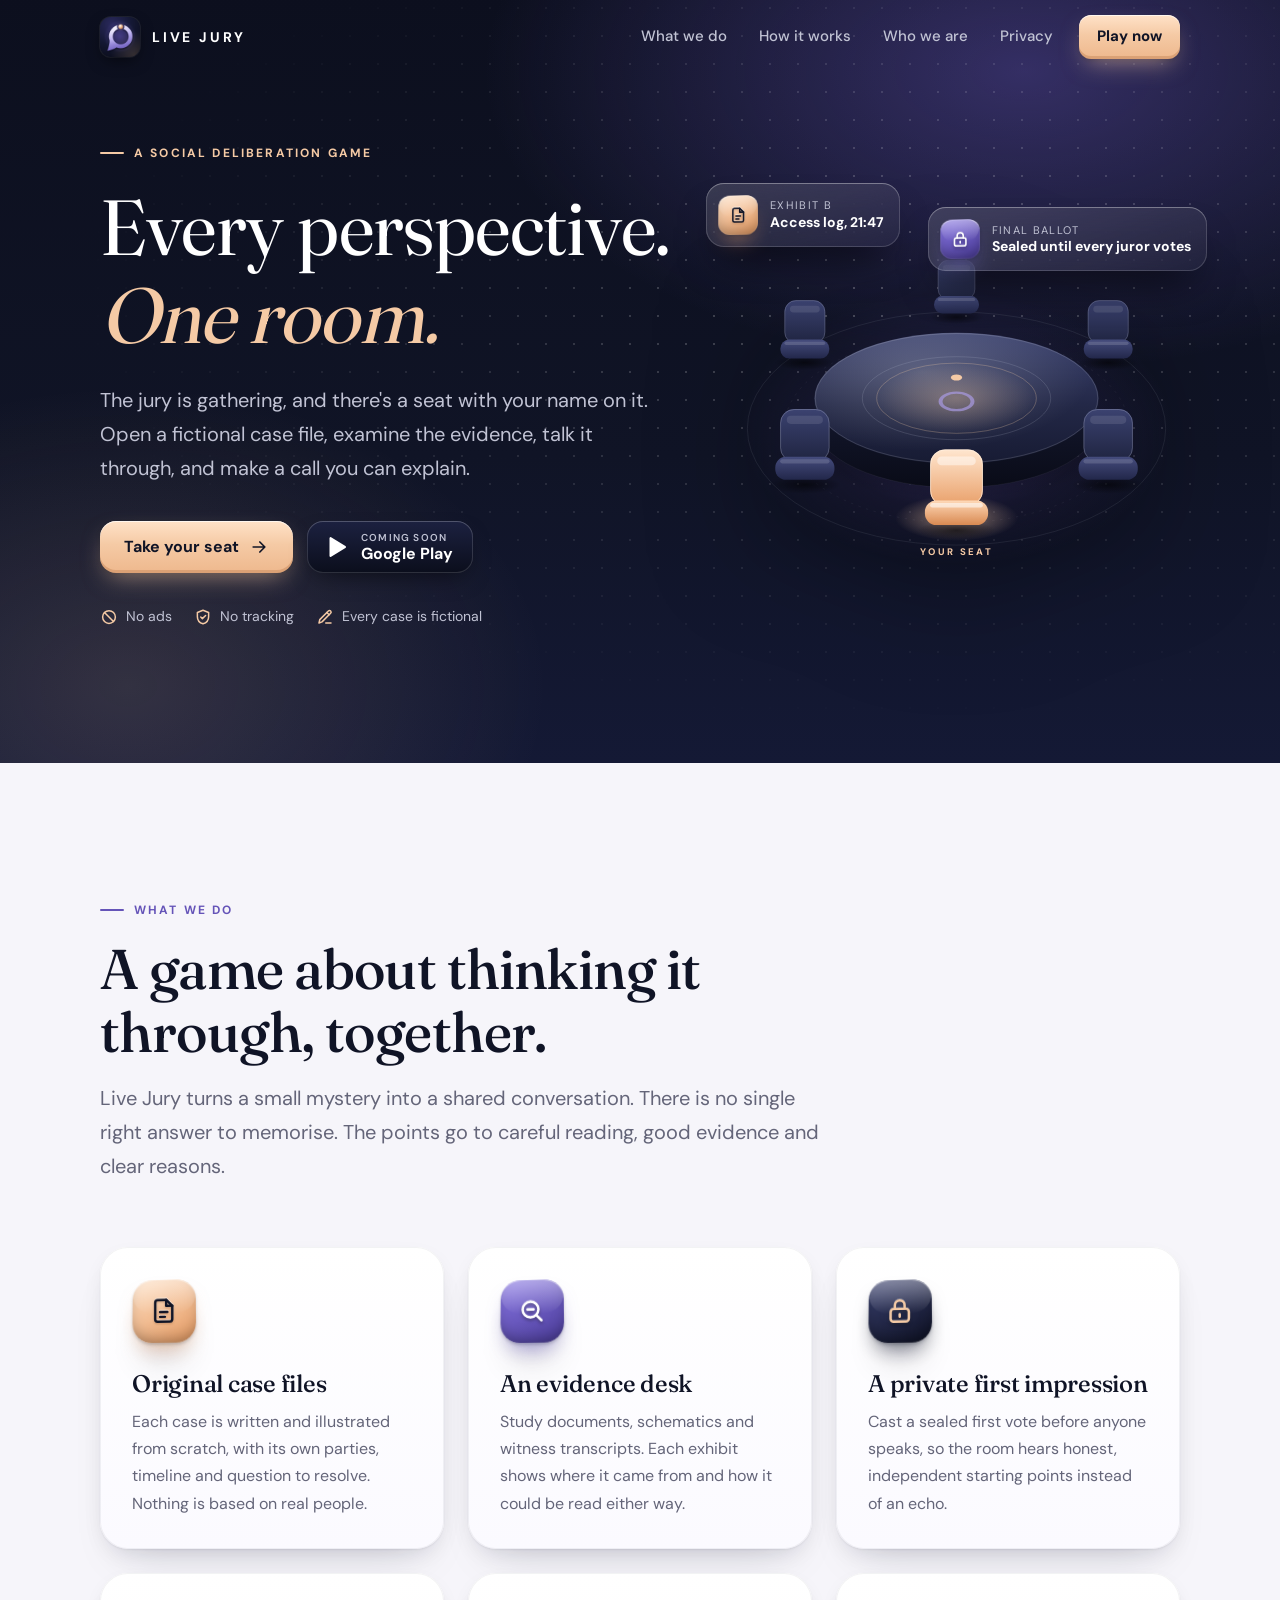
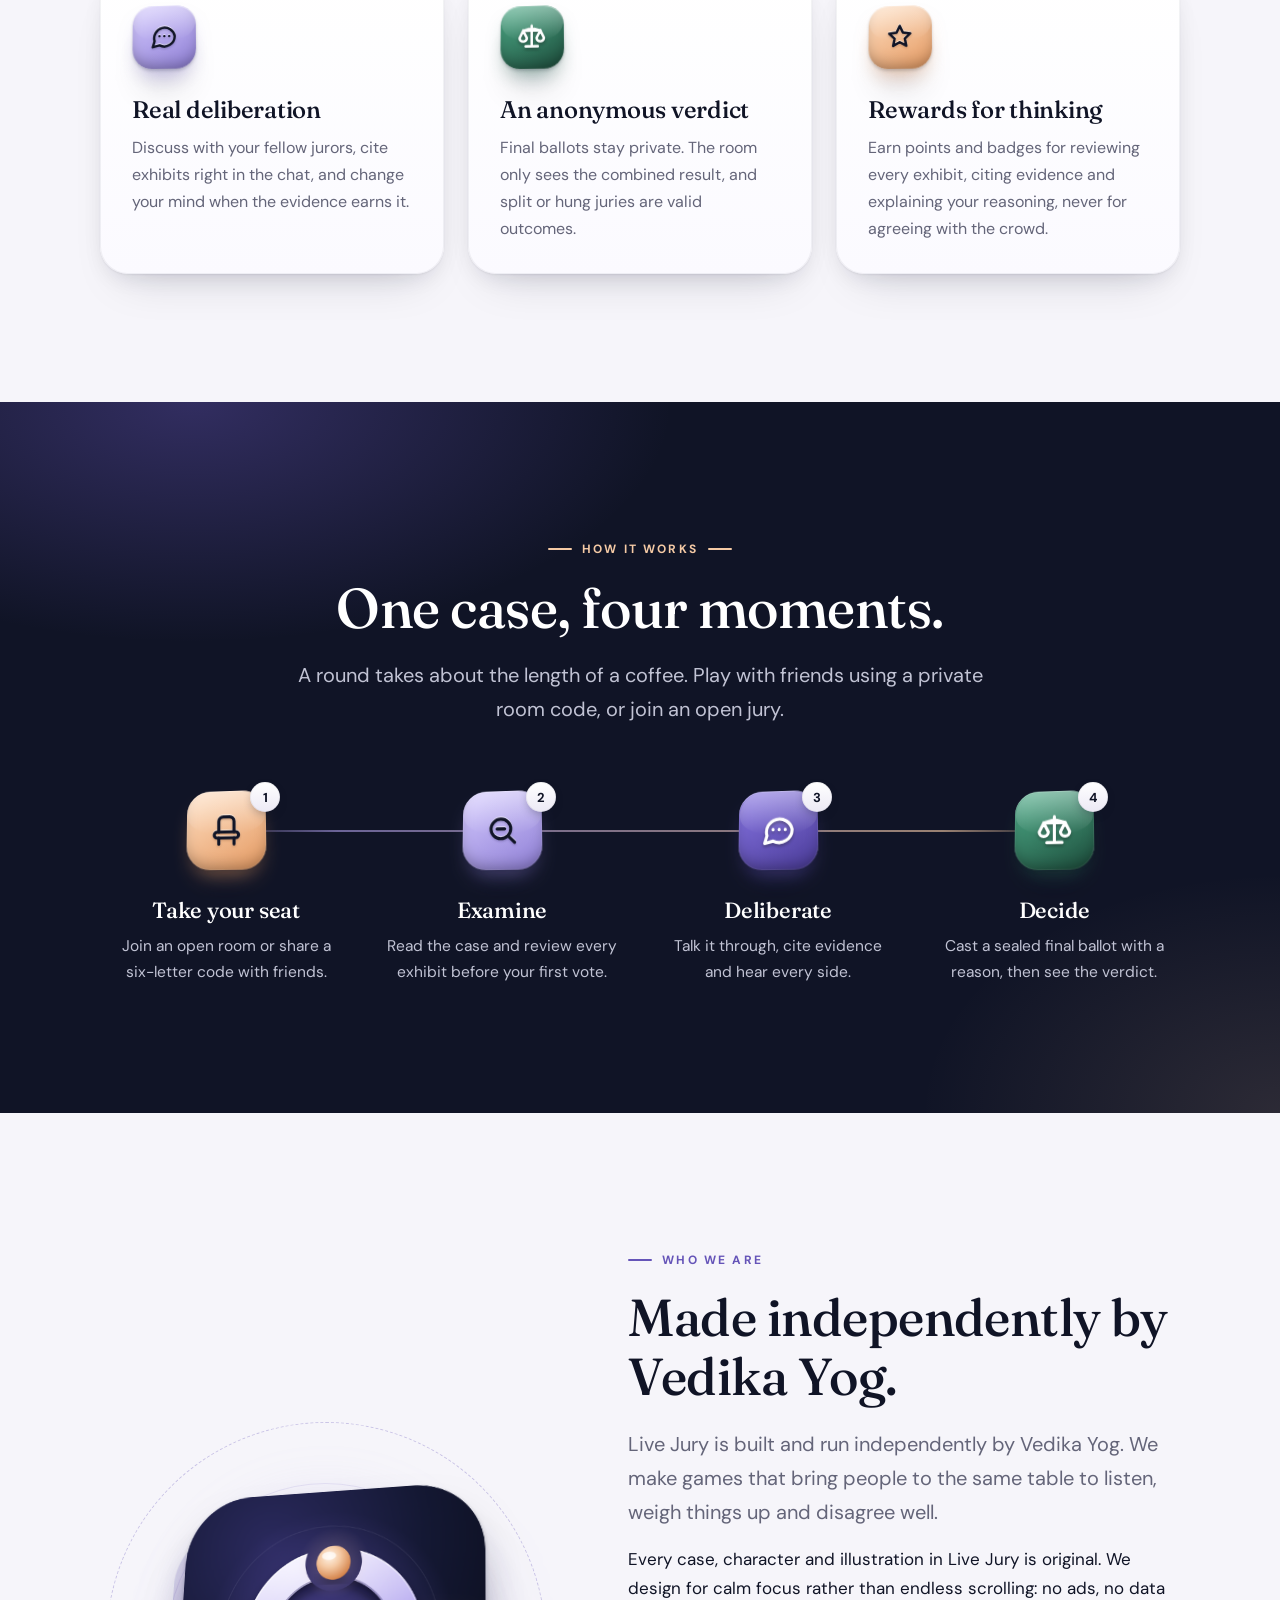
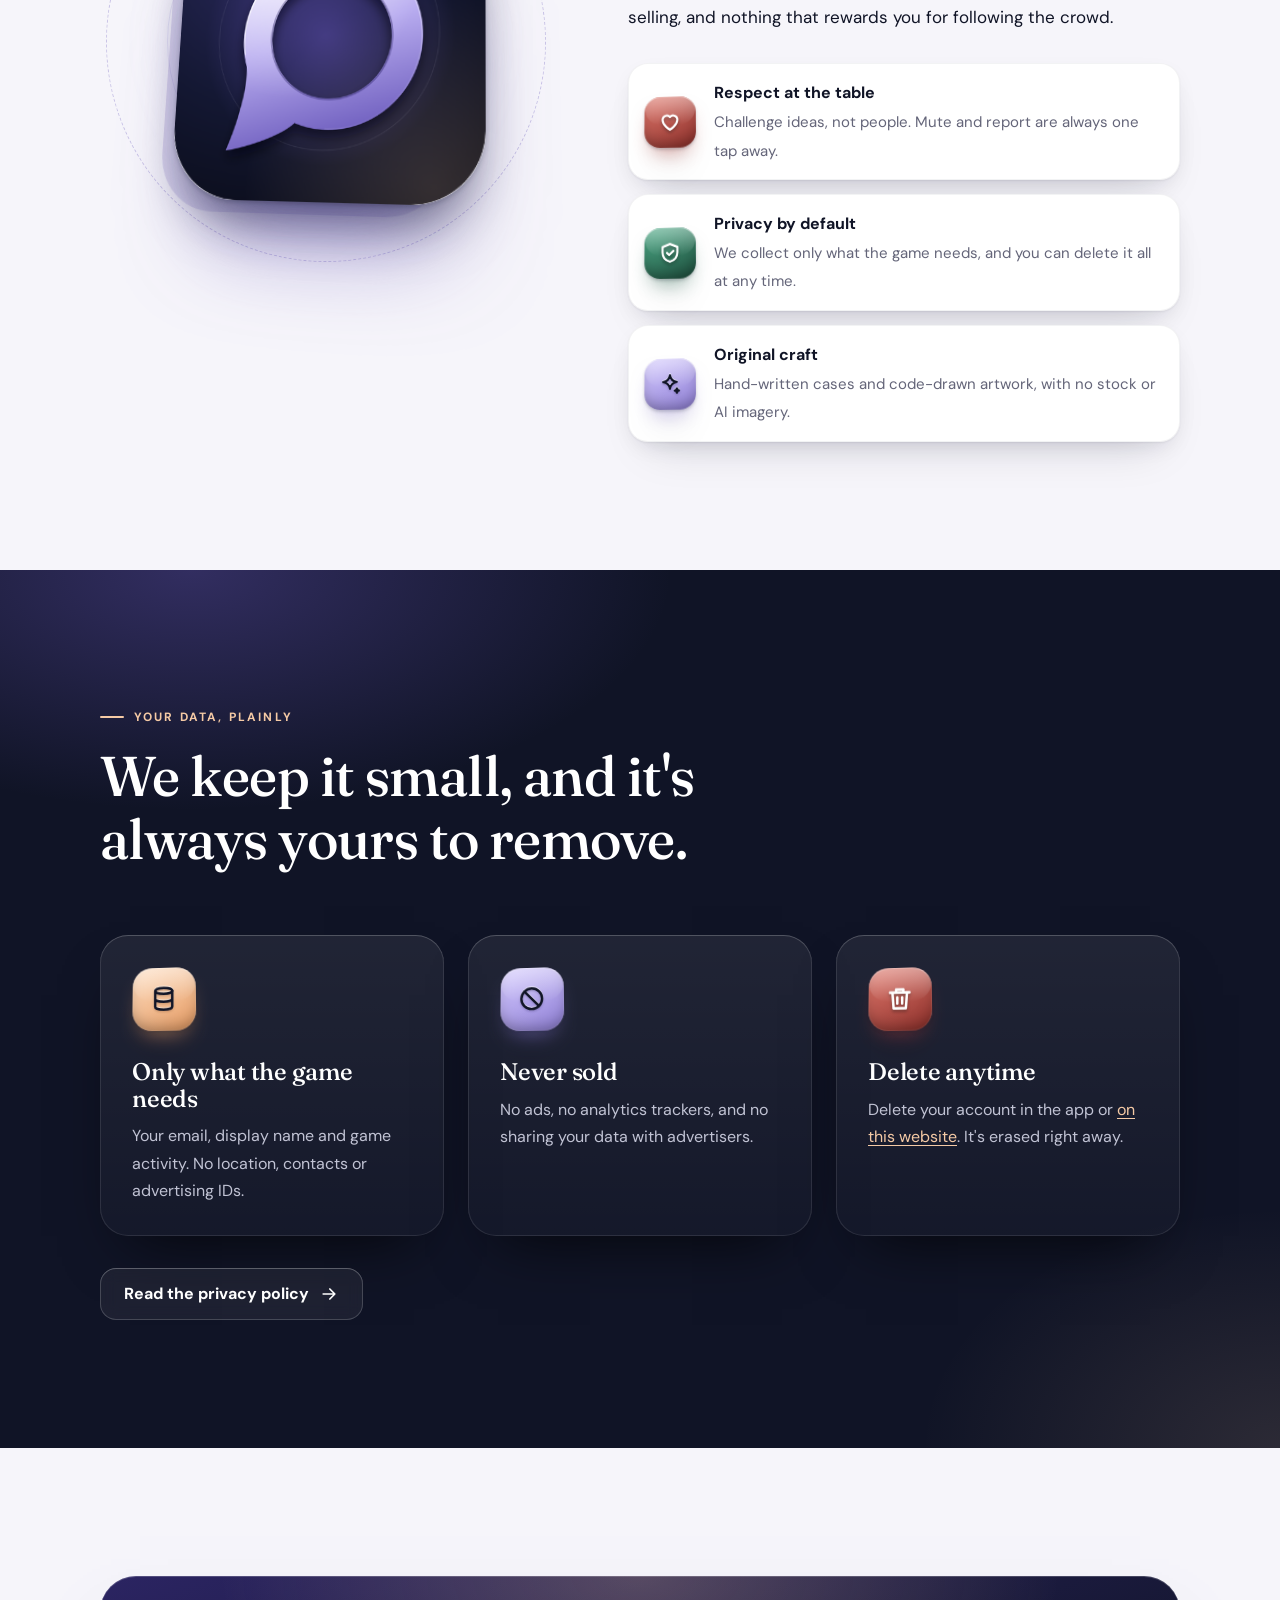
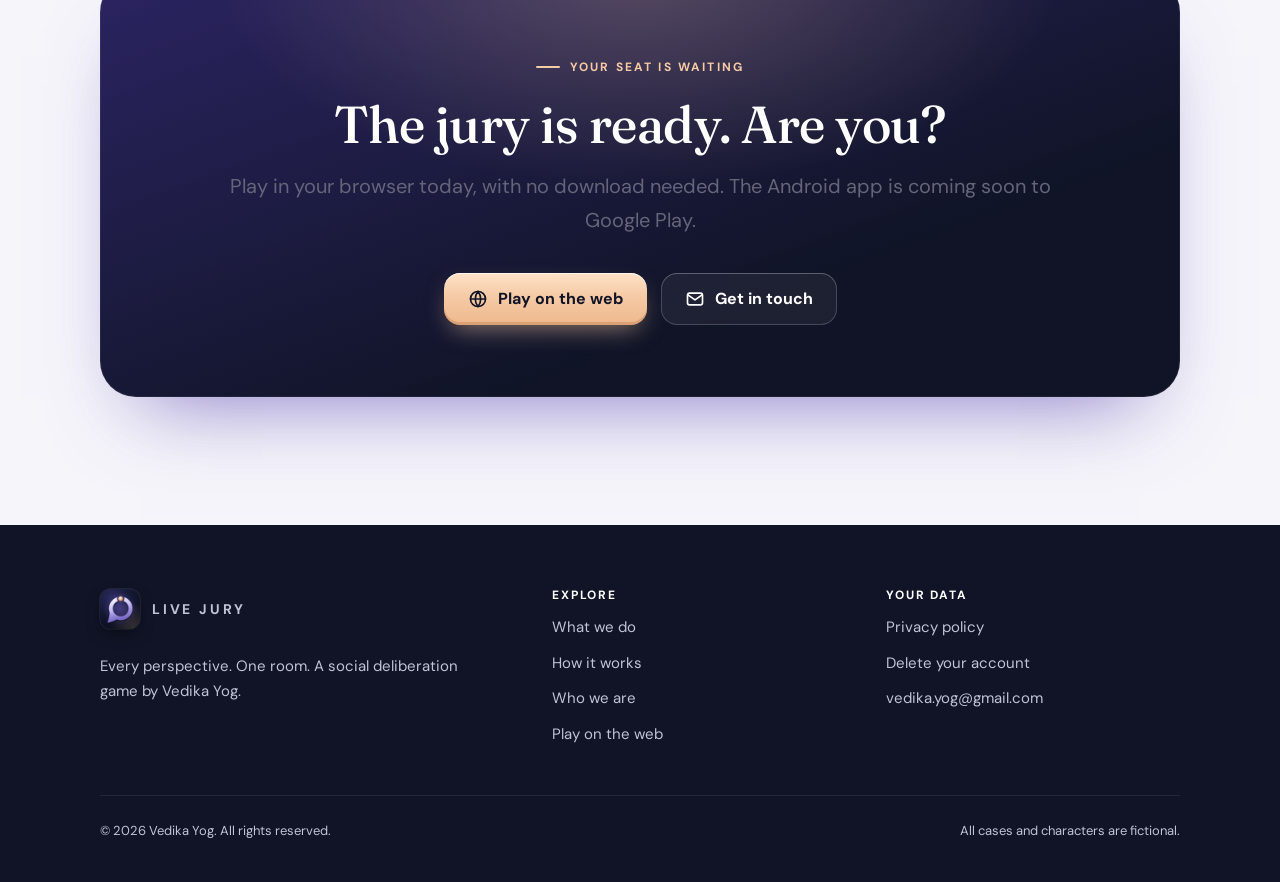
==== commit deecc7bb: "closed testing" ====
--- a/website/index.html
+++ b/website/index.html
@@ -3,12 +3,15 @@
 <head>
   <meta charset="UTF-8">
   <meta name="viewport" content="width=device-width, initial-scale=1.0">
-  <title>Live Jury · Six perspectives. One room.</title>
-  <meta name="description" content="Live Jury is a social deliberation game. Review a fictional case, examine the evidence, deliberate with five other jurors and make a considered call.">
+  <title>Live Jury · Every perspective. One room.</title>
+  <meta name="description" content="Live Jury is a social deliberation game. Review a fictional case, examine the evidence, deliberate with your jury and make a considered call.">
   <meta name="theme-color" content="#101426">
-  <meta property="og:title" content="Live Jury · Six perspectives. One room.">
-  <meta property="og:description" content="Review a fictional case, weigh the evidence and deliberate with five other jurors.">
-  <meta property="og:image" content="assets/img/icon-512.png">
+  <meta property="og:title" content="Live Jury · Every perspective. One room.">
+  <meta property="og:description" content="Review a fictional case, weigh the evidence and deliberate with your jury.">
+  <meta property="og:image" content="assets/img/og-image.png">
+  <meta property="og:image:width" content="1024">
+  <meta property="og:image:height" content="500">
+  <meta name="twitter:card" content="summary_large_image">
   <meta property="og:type" content="website">
   <link rel="icon" type="image/png" href="assets/img/favicon.png">
   <link rel="apple-touch-icon" href="assets/img/icon-192.png">
@@ -65,8 +68,8 @@
     <div class="wrap hero-grid">
       <div>
         <span class="eyebrow reveal">A social deliberation game</span>
-        <h1 class="reveal" data-delay="1"><span class="nowrap">Six perspectives.</span><br><em>One room.</em></h1>
-        <p class="lead reveal" data-delay="2">Five jurors are already seated. You are the sixth. Open a fictional case file, examine the evidence, talk it through, and make a call you can explain.</p>
+        <h1 class="reveal" data-delay="1"><span class="nowrap">Every perspective.</span><br><em>One room.</em></h1>
+        <p class="lead reveal" data-delay="2">The jury is gathering, and there's a seat with your name on it. Open a fictional case file, examine the evidence, talk it through, and make a call you can explain.</p>
         <div class="hero-actions reveal" data-delay="3">
           <a class="btn btn-primary" href="https://live-jury.web.app" rel="noopener">Take your seat <svg aria-hidden="true"><use href="#i-arrow"/></svg></a>
           <span class="store-badge" aria-label="Coming soon to Google Play">
@@ -81,7 +84,7 @@
         </ul>
       </div>
       <div class="chamber reveal" data-delay="2">
-        <svg class="table" viewBox="0 0 560 500" role="img" aria-label="Six seats around an illuminated jury table. Five are taken; the glowing sixth seat is yours.">
+        <svg class="table" viewBox="0 0 560 500" role="img" aria-label="Jurors gathered around an illuminated table. The glowing seat is yours.">
 <defs>
   <radialGradient id="floor" cx="50%" cy="50%" r="50%"><stop offset="0" stop-color="#6554b8" stop-opacity=".55"/><stop offset=".6" stop-color="#6554b8" stop-opacity=".12"/><stop offset="1" stop-color="#6554b8" stop-opacity="0"/></radialGradient>
   <linearGradient id="tableTop" x1="0" y1="0" x2="0" y2="1"><stop offset="0" stop-color="#3a416e"/><stop offset=".55" stop-color="#232847"/><stop offset="1" stop-color="#171b33"/></linearGradient>
@@ -132,7 +135,8 @@
 <ellipse cx="280" cy="262" rx="118" ry="52" fill="none" stroke="rgba(193,195,212,.22)"/>
 <ellipse cx="280" cy="262" rx="100" ry="44" fill="url(#centerGlow)"/>
 <ellipse cx="280" cy="262" rx="100" ry="44" fill="none" stroke="rgba(245,202,165,.35)"/>
-<text x="280" y="276" text-anchor="middle" font-family="DM Sans, sans-serif" font-size="46" font-weight="500" letter-spacing="2" fill="#f5caa5" transform="translate(0 117.9) scale(1 .55)" opacity=".95">VI</text>
+<circle cx="280" cy="266" r="20" fill="none" stroke="#a99ae3" stroke-opacity=".7" stroke-width="5" transform="translate(0 119.7) scale(1 .55)"/>
+<circle cx="280" cy="236" r="7" fill="#f5caa5" transform="translate(0 106.2) scale(1 .55)"/>
 <g transform="translate(470.0 335.4) scale(1.03)">
   <ellipse cx="0" cy="34" rx="44" ry="11" fill="url(#castShadow)"/>
   <rect x="-30" y="-58" width="60" height="64" rx="17" fill="url(#seatBack)"/>
@@ -165,7 +169,7 @@
         </div>
         <div class="float-card b" aria-hidden="true">
           <span class="icon"><svg><use href="#i-lock"/></svg></span>
-          <span><small>Final ballot</small><strong>Sealed until all six vote</strong></span>
+          <span><small>Final ballot</small><strong>Sealed until every juror votes</strong></span>
         </div>
       </div>
     </div>
@@ -192,12 +196,12 @@
         <article class="card lift reveal" data-delay="2">
           <span class="icon night"><svg><use href="#i-lock"/></svg></span>
           <h3>A private first impression</h3>
-          <p>Cast a sealed first vote before anyone speaks, so the room hears six honest starting points instead of an echo.</p>
+          <p>Cast a sealed first vote before anyone speaks, so the room hears honest, independent starting points instead of an echo.</p>
         </article>
         <article class="card lift reveal">
           <span class="icon glow"><svg><use href="#i-chat"/></svg></span>
           <h3>Real deliberation</h3>
-          <p>Discuss with five other jurors, cite exhibits right in the chat, and change your mind when the evidence earns it.</p>
+          <p>Discuss with your fellow jurors, cite exhibits right in the chat, and change your mind when the evidence earns it.</p>
         </article>
         <article class="card lift reveal" data-delay="1">
           <span class="icon forest"><svg><use href="#i-scale"/></svg></span>
@@ -237,7 +241,7 @@
           <span class="num">3</span>
           <span class="icon"><svg><use href="#i-chat"/></svg></span>
           <h3>Deliberate</h3>
-          <p>Talk it through, cite evidence and hear the other five.</p>
+          <p>Talk it through, cite evidence and hear every side.</p>
         </li>
         <li class="step lift reveal" data-delay="3">
           <span class="num">4</span>
@@ -253,7 +257,7 @@
     <div class="wrap about">
       <div class="about-art reveal">
         <span class="orbit"></span><span class="orbit inner"></span>
-        <img src="assets/img/icon-512.png" alt="The Live Jury app icon: six seats around a table marked VI" width="512" height="512">
+        <img src="assets/img/icon-512.png" alt="The Live Jury logo: a speech-bubble ring with a glowing seat at the top" width="512" height="512">
       </div>
       <div>
         <span class="eyebrow reveal">Who we are</span>
@@ -309,7 +313,7 @@
     <div class="wrap">
       <div class="cta reveal">
         <span class="eyebrow on-dark">Your seat is waiting</span>
-        <h2>Five jurors are ready. Are you?</h2>
+        <h2>The jury is ready. Are you?</h2>
         <p class="lead">Play in your browser today, with no download needed. The Android app is coming soon to Google Play.</p>
         <div class="hero-actions">
           <a class="btn btn-primary" href="https://live-jury.web.app" rel="noopener"><svg aria-hidden="true"><use href="#i-globe"/></svg>Play on the web</a>
@@ -325,7 +329,7 @@
     <div class="footer-grid">
       <div>
         <a class="brand" href="./"><img src="assets/img/icon-192.png" alt="" width="40" height="40">LIVE JURY</a>
-        <p>Six perspectives. One room. A social deliberation game by Vedika Yog.</p>
+        <p>Every perspective. One room. A social deliberation game by Vedika Yog.</p>
       </div>
       <div>
         <h4>Explore</h4>
